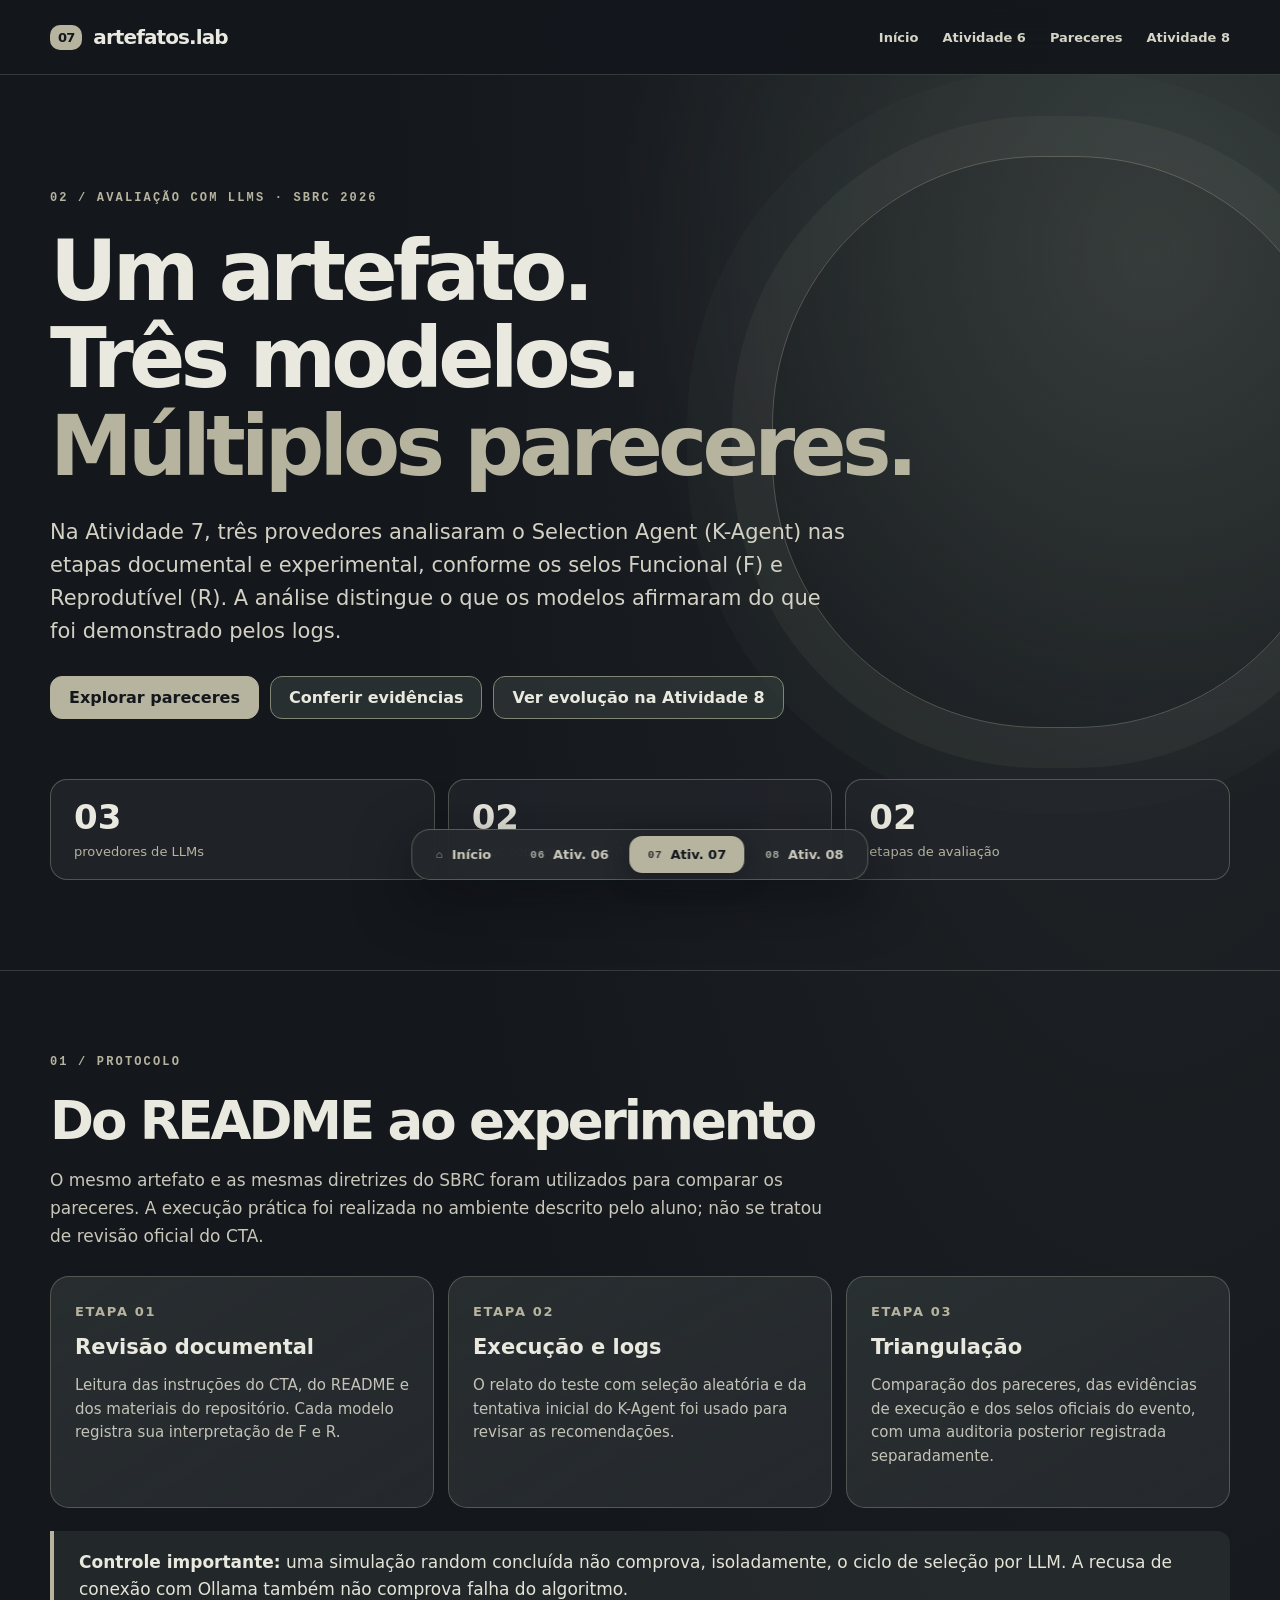
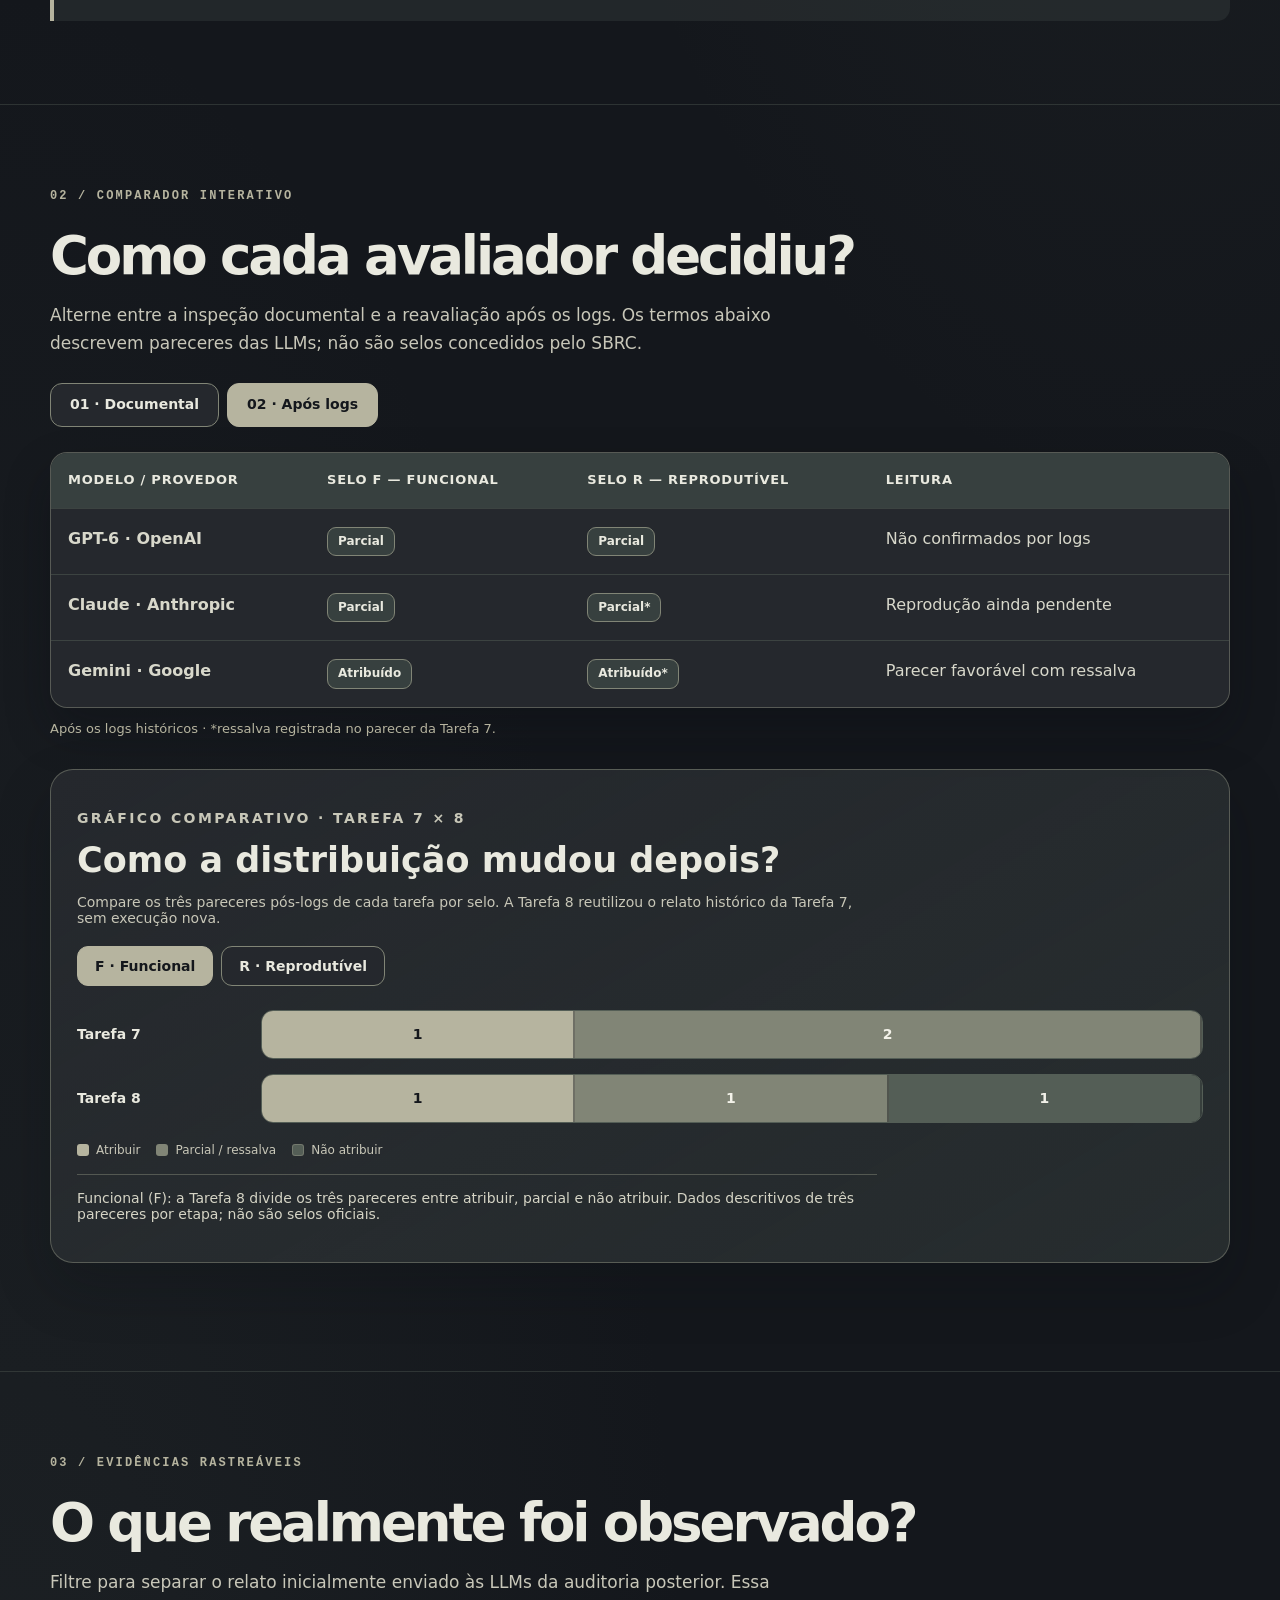
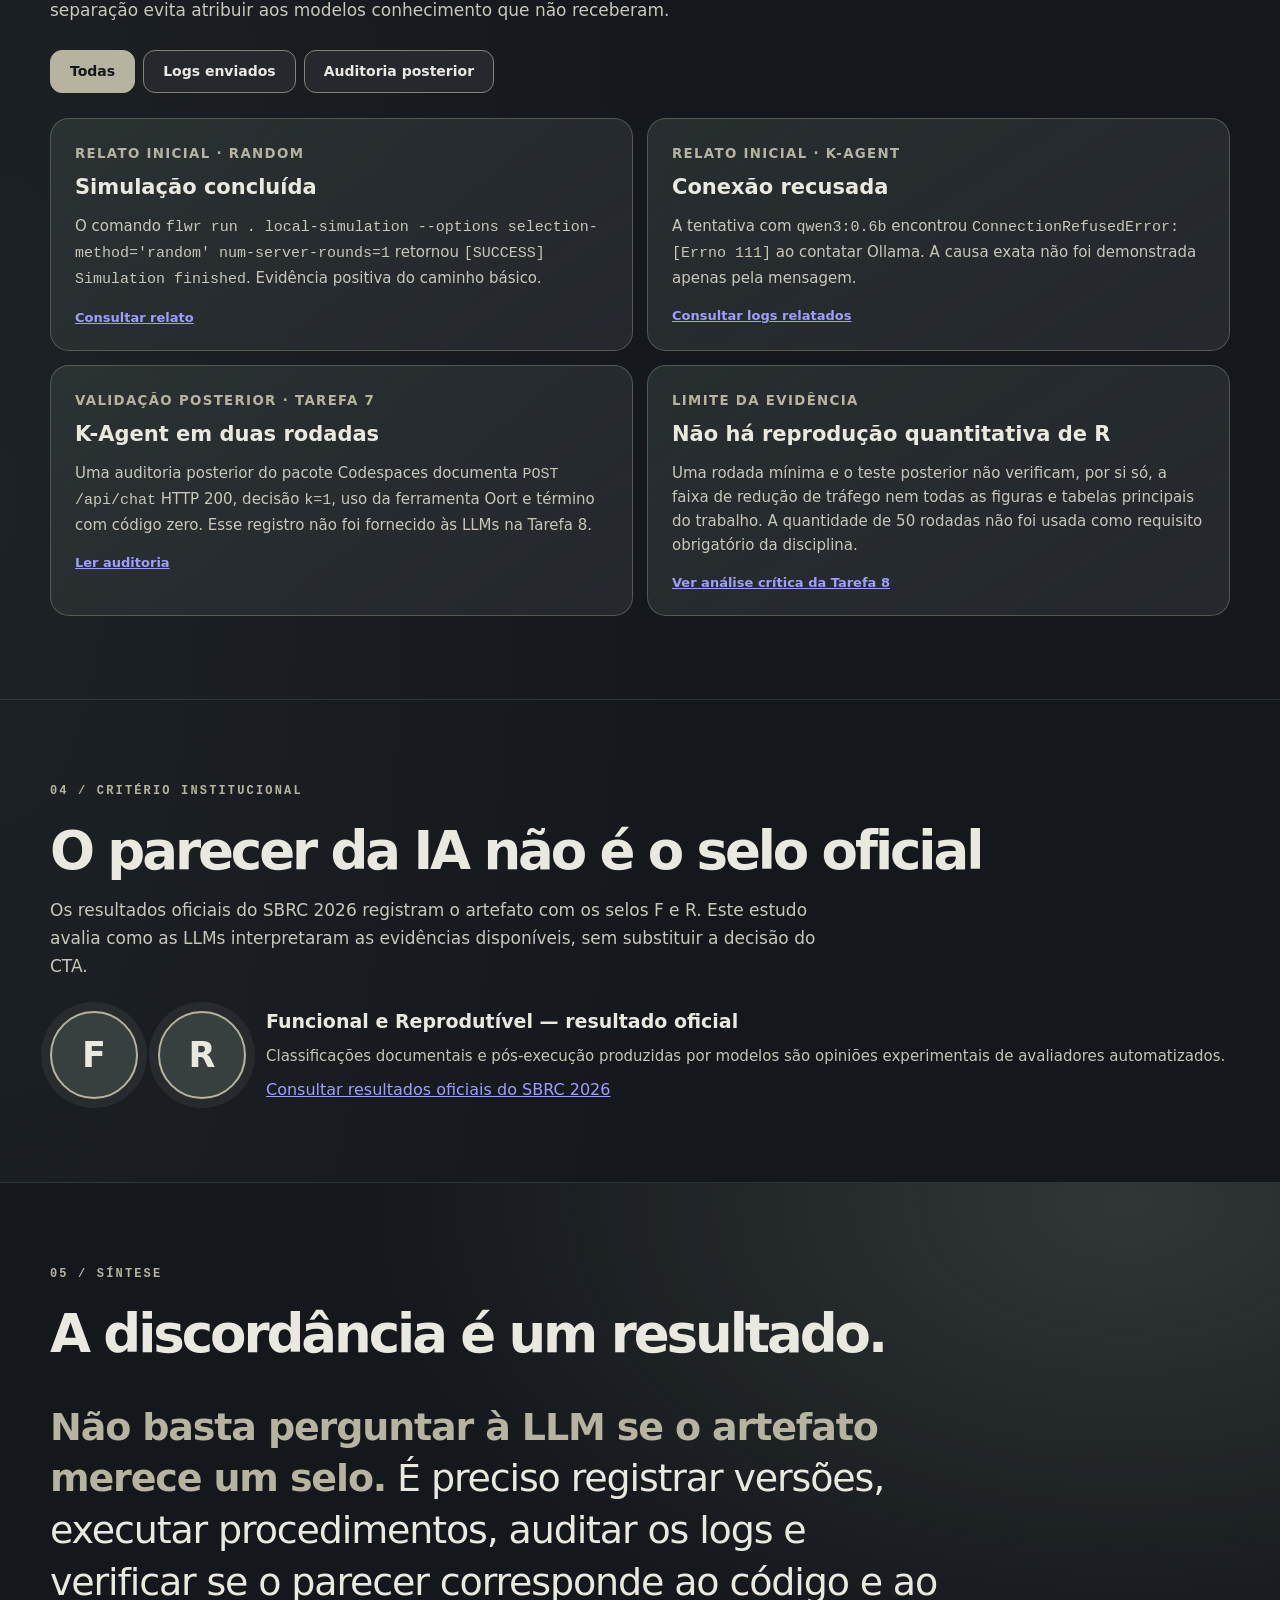
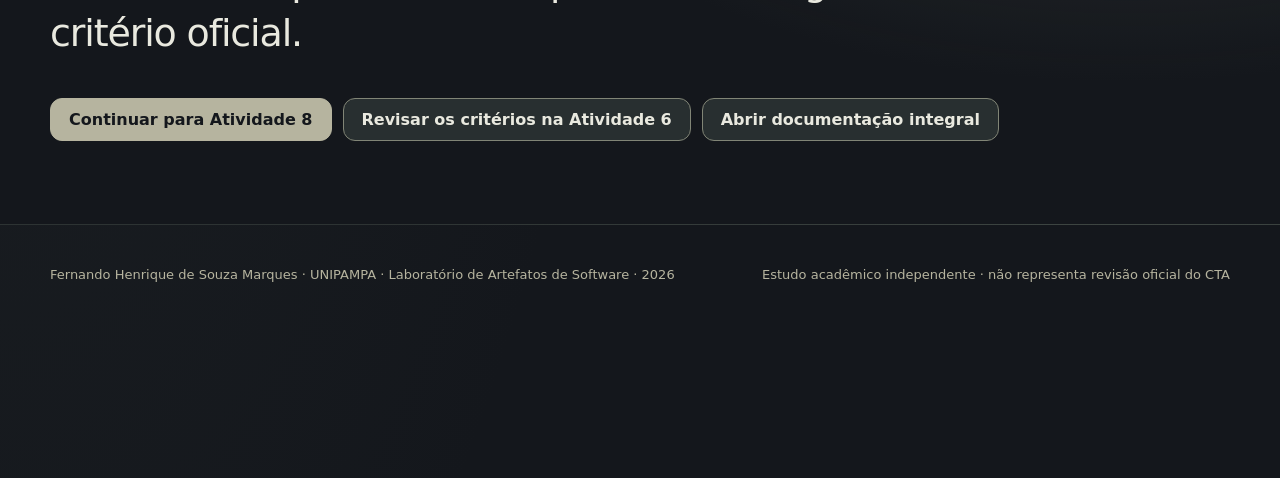
==== atividade-7/index.html @ d36e0ff4 "feat: unify academic portfolio in olive design system with interactive navigation and visualizations" ====
<!doctype html>
<html lang="pt-BR">
<head>
  <meta charset="utf-8">
  <meta name="viewport" content="width=device-width,initial-scale=1">
  <meta name="description" content="Atividade 7 — Avaliação do K-Agent com três LLMs, selos F e R, evidências e auditoria, conectada à Atividade 8.">
  <title>Atividade 7 — Avaliação multimodelo do K-Agent | artefatos.lab</title>
  <link rel="stylesheet" href="../assets/portfolio-olive.css">
  <style>
    *{box-sizing:border-box}html{scroll-behavior:smooth}body{margin:0}.lab7-wrap{width:min(1180px,calc(100% - 42px));margin:auto}
    .lab7-header{position:sticky;top:0;z-index:40;background:#14171cef;border-bottom:1px solid #545E5685;backdrop-filter:blur(17px)}
    .lab7-header .lab7-wrap{min-height:74px;display:flex;align-items:center;justify-content:space-between;gap:15px}
    .lab7-brand{display:flex;align-items:center;gap:11px;color:#E9E9DF;text-decoration:none;font-weight:900;letter-spacing:-.045em;font-size:20px}.lab7-brand span{background:#B6B49F;color:#14171C;border-radius:10px;padding:5px 8px;font-size:13px}
    .lab7-header nav{display:flex;align-items:center;flex-wrap:wrap;gap:10px 24px}.lab7-header nav a{color:#D5D4C6;font-size:13px;text-decoration:none;font-weight:800}.lab7-header nav a:hover{color:white}
    .lab7-hero{padding:115px 0 90px;position:relative;overflow:hidden;isolation:isolate;border-bottom:1px solid #545E5685;background:radial-gradient(ellipse 55% 80% at 90% 20%,#545E566b,transparent 77%)}
    .lab7-hero:before{content:"";position:absolute;right:-5%;top:9%;width:min(46vw,570px);aspect-ratio:1;border:1px solid #B6B49F58;border-radius:47%;box-shadow:0 0 0 40px #81857618,0 0 0 85px #545E5614;z-index:-1;animation:olive-orbit 22s ease-in-out infinite alternate}
    .lab7-eyebrow{font:900 12px/1.4 ui-monospace,SFMono-Regular,Consolas,monospace;text-transform:uppercase;letter-spacing:.18em;color:#B6B49F;margin:0 0 21px}
    .lab7-hero h1{font-size:clamp(43px,6.5vw,85px);line-height:1.05;letter-spacing:-.068em;margin:0 0 26px;max-width:970px;color:#E9E9DF}.lab7-hero h1 em{font-style:normal;color:#B6B49F}
    .lab7-lead{font-size:clamp(17px,2vw,21px);line-height:1.58;color:#D2D1C4;max-width:800px}
    .lab7-actions{display:flex;gap:11px;flex-wrap:wrap;margin:27px 0 0}.lab7-btn{border:1px solid #B6B49F;border-radius:12px;background:#B6B49F;color:#14171C!important;padding:11px 18px;font-weight:850;text-decoration:none;display:inline-flex;transition:transform .25s,background .25s}.lab7-btn:hover{transform:translateY(-4px);background:#E9E9DF}.lab7-btn.alt{color:#E9E9DF!important;background:#37403F94;border-color:#818576}.lab7-btn.alt:hover{background:#545E56}
    .lab7-stats{display:grid;grid-template-columns:repeat(3,1fr);gap:13px;margin-top:60px}.lab7-stat{background:#25282Db8;border:1px solid #81857684;border-radius:17px;padding:20px 23px}.lab7-stat strong{display:block;font-size:34px;line-height:1;color:#E9E9DF}.lab7-stat span{display:block;color:#B6B49F;font-size:13px;margin-top:10px}
    main section{padding:83px 0;border-bottom:1px solid #545E5666}main h2{font-size:clamp(32px,4.4vw,53px);line-height:1.13;letter-spacing:-.055em;margin:0 0 15px;color:#E9E9DF}main h3{color:#E9E9DF}main .lab7-intro{font-size:17px;color:#C8C7B9;max-width:790px;line-height:1.65;margin:0 0 26px}
    .lab7-process{display:grid;grid-template-columns:repeat(3,1fr);gap:14px}.lab7-process article,.lab7-evidence{border:1px solid #81857680;border-radius:19px;background:linear-gradient(148deg,#37403F91,#25282D);padding:24px;transition:transform .35s,border-color .35s,box-shadow .35s}.lab7-process article:hover,.lab7-evidence:hover{transform:translateY(-7px);border-color:#B6B49F;box-shadow:0 24px 45px #0B0D1266}.lab7-process b{font-size:13px;color:#B6B49F;letter-spacing:.13em}.lab7-process h3{font-size:21px;margin:15px 0 10px}.lab7-process p{color:#C4C3B7;line-height:1.56;font-size:15px}
    .lab7-tools{display:flex;flex-wrap:wrap;gap:8px;margin:25px 0}.lab7-tools button{cursor:pointer;background:#25282D;border:1px solid #818576;color:#E9E9DF;border-radius:12px;padding:11px 19px;font:800 14px/1.4 system-ui;transition:transform .2s,background .2s}.lab7-tools button:hover{transform:translateY(-3px)}.lab7-tools button[aria-pressed=true]{background:#B6B49F;color:#14171C;border-color:#B6B49F}
    .lab7-tablebox{overflow-x:auto;border:1px solid #8185768a;border-radius:17px;box-shadow:0 22px 45px #0B0D1250;background:#25282D}.lab7-tablebox table{width:100%;border-collapse:collapse;min-width:780px}.lab7-tablebox th,.lab7-tablebox td{text-align:left;padding:18px 17px;border-bottom:1px solid #545E5680;vertical-align:top;line-height:1.45}.lab7-tablebox thead th{background:#37403F;color:#E9E9DF;font-size:13px;text-transform:uppercase;letter-spacing:.06em}.lab7-tablebox tbody td{color:#D8D8CB}.lab7-tablebox tbody tr:hover{background:#37403F85}.lab7-tablebox tbody tr:last-child td{border-bottom:0}.lab7-tablebox tbody td:first-child{font-weight:800}.lab7-cell{display:inline-flex;background:#37403F;border:1px solid #818576;color:#E9E9DF;padding:5px 10px;border-radius:9px;font-size:12px;font-weight:800}
    .lab7-evidence-list{display:grid;grid-template-columns:repeat(2,1fr);gap:14px}.lab7-evidence[hidden]{display:none}.lab7-evidence small{font-weight:900;text-transform:uppercase;letter-spacing:.1em;color:#B6B49F}.lab7-evidence h3{font-size:21px;margin:13px 0}.lab7-evidence p{color:#C8C7BA;font-size:15px;line-height:1.6}.lab7-evidence a{font-size:13px;font-weight:800}
    .lab7-quote{border-left:4px solid #B6B49F;padding:18px 25px;background:#37403F66;border-radius:0 13px 13px 0;color:#E4E3D7;font-size:17px;line-height:1.6;margin-top:23px}
    .lab7-seals{display:flex;align-items:center;gap:20px;flex-wrap:wrap;margin-top:30px}.lab7-seal{border:2px solid #B6B49F;border-radius:50%;display:grid;place-items:center;background:#37403F;color:#E9E9DF;font-size:35px;font-weight:900;width:88px;height:88px;box-shadow:0 0 0 9px #81857620}.lab7-seal-label{flex:1;min-width:210px}.lab7-seal-label strong{font-size:19px;color:#E9E9DF}.lab7-seal-label p{color:#C4C4B6;font-size:15px}
    .lab7-conclusion{background:radial-gradient(ellipse 60% 75% at 88% 3%,#545E5672,transparent),#14171C}.lab7-conclusion .big{font-size:clamp(25px,3.1vw,38px);line-height:1.36;letter-spacing:-.03em;max-width:900px;color:#E9E9DF}.lab7-conclusion .big strong{color:#B6B49F}
    .lab7-footer{padding:42px 0 110px;font-size:13px;color:#B6B49F}.lab7-footer .lab7-wrap{display:flex;justify-content:space-between;gap:22px;flex-wrap:wrap}
    @media(max-width:800px){.lab7-process{grid-template-columns:1fr}.lab7-evidence-list{grid-template-columns:1fr}.lab7-hero{padding:80px 0 70px}.lab7-stats{margin-top:33px}main section{padding:58px 0}}
    @media(max-width:540px){.lab7-header .lab7-wrap{display:block;padding:12px 0}.lab7-header nav{margin-top:8px;gap:9px 13px}.lab7-header nav a{font-size:12px}.lab7-stats{grid-template-columns:1fr 1fr}.lab7-stat{padding:16px}.lab7-stat strong{font-size:28px}.lab7-stat:last-child{grid-column:1/-1}.lab7-hero:before{right:-52%;width:100vw;opacity:.45}}
    @media(prefers-reduced-motion:reduce){*{animation:none!important;transition:none!important}}
  </style>
</head>
<body class="activity-seven">
  <a href="#conteudo" style="position:absolute;left:-9999px" onfocus="this.style.left='12px'" onblur="this.style.left='-9999px'">Pular ao conteúdo</a>
  <header class="lab7-header"><div class="lab7-wrap"><a class="lab7-brand" href="../index.html"><span>07</span> artefatos.lab</a><nav aria-label="Navegação"><a href="../index.html">Início</a><a href="../atividade-6.html">Atividade 6</a><a href="#pareceres">Pareceres</a><a href="../atividade-8/">Atividade 8</a></nav></div></header>
  <main id="conteudo">
    <div class="lab7-hero" id="topo"><div class="lab7-wrap">
      <p class="lab7-eyebrow">02 / Avaliação com LLMs · SBRC 2026</p>
      <h1>Um artefato.<br>Três modelos.<br><em>Múltiplos pareceres.</em></h1>
      <p class="lab7-lead">Na Atividade 7, três provedores analisaram o Selection Agent (K-Agent) nas etapas documental e experimental, conforme os selos Funcional (F) e Reprodutível (R). A análise distingue o que os modelos afirmaram do que foi demonstrado pelos logs.</p>
      <div class="lab7-actions"><a class="lab7-btn" href="#pareceres">Explorar pareceres</a><a class="lab7-btn alt" href="#evidencias">Conferir evidências</a><a class="lab7-btn alt" href="../atividade-8/">Ver evolução na Atividade 8</a></div>
      <div class="lab7-stats" aria-label="Resumo"><div class="lab7-stat"><strong>03</strong><span>provedores de LLMs</span></div><div class="lab7-stat"><strong>02</strong><span>selos sob análise (F e R)</span></div><div class="lab7-stat"><strong>02</strong><span>etapas de avaliação</span></div></div>
    </div></div>

    <section id="metodo"><div class="lab7-wrap"><p class="lab7-eyebrow">01 / Protocolo</p><h2>Do README ao experimento</h2><p class="lab7-intro">O mesmo artefato e as mesmas diretrizes do SBRC foram utilizados para comparar os pareceres. A execução prática foi realizada no ambiente descrito pelo aluno; não se tratou de revisão oficial do CTA.</p>
      <div class="lab7-process">
        <article><b>ETAPA 01</b><h3>Revisão documental</h3><p>Leitura das instruções do CTA, do README e dos materiais do repositório. Cada modelo registra sua interpretação de F e R.</p></article>
        <article><b>ETAPA 02</b><h3>Execução e logs</h3><p>O relato do teste com seleção aleatória e da tentativa inicial do K-Agent foi usado para revisar as recomendações.</p></article>
        <article><b>ETAPA 03</b><h3>Triangulação</h3><p>Comparação dos pareceres, das evidências de execução e dos selos oficiais do evento, com uma auditoria posterior registrada separadamente.</p></article>
      </div>
      <div class="lab7-quote"><strong>Controle importante:</strong> uma simulação random concluída não comprova, isoladamente, o ciclo de seleção por LLM. A recusa de conexão com Ollama também não comprova falha do algoritmo.</div>
    </div></section>

    <section id="pareceres"><div class="lab7-wrap"><p class="lab7-eyebrow">02 / Comparador interativo</p><h2>Como cada avaliador decidiu?</h2><p class="lab7-intro">Alterne entre a inspeção documental e a reavaliação após os logs. Os termos abaixo descrevem pareceres das LLMs; não são selos concedidos pelo SBRC.</p>
      <div class="lab7-tools" role="group" aria-label="Selecionar etapa"><button type="button" data-v7-stage="documental" aria-pressed="false">01 · Documental</button><button type="button" data-v7-stage="logs" aria-pressed="true">02 · Após logs</button></div>
      <div class="lab7-tablebox"><table aria-label="Matriz de pareceres F e R da Tarefa 7"><thead><tr><th>Modelo / provedor</th><th>Selo F — Funcional</th><th>Selo R — Reprodutível</th><th>Leitura</th></tr></thead><tbody id="v7-matrix-body"></tbody></table></div>
      <p id="v7-matrix-caption" style="color:#B6B49F;font-size:13px;margin-top:13px" aria-live="polite"></p>
      <div class="lab-chart" data-lab-chart><p class="lab-explorer-eyebrow">Gráfico comparativo · Tarefa 7 × 8</p><h3>Como a distribuição mudou depois?</h3><p>Compare os três pareceres pós-logs de cada tarefa por selo. A Tarefa 8 reutilizou o relato histórico da Tarefa 7, sem execução nova.</p><div class="lab-chart-controls" role="group" aria-label="Selecionar selo"><button type="button" data-seal="F" aria-pressed="true">F · Funcional</button><button type="button" data-seal="R" aria-pressed="false">R · Reprodutível</button></div><div class="lab-chart-plot" aria-live="polite"></div><div class="lab-chart-legend"><span><i></i>Atribuir</span><span><i></i>Parcial / ressalva</span><span><i></i>Não atribuir</span></div><p class="lab-chart-caption" role="status"></p></div>
    </div></section>

    <section id="evidencias"><div class="lab7-wrap"><p class="lab7-eyebrow">03 / Evidências rastreáveis</p><h2>O que realmente foi observado?</h2><p class="lab7-intro">Filtre para separar o relato inicialmente enviado às LLMs da auditoria posterior. Essa separação evita atribuir aos modelos conhecimento que não receberam.</p>
      <div class="lab7-tools" role="group" aria-label="Filtrar evidências"><button type="button" data-v7-filter="all" aria-pressed="true">Todas</button><button type="button" data-v7-filter="input" aria-pressed="false">Logs enviados</button><button type="button" data-v7-filter="later" aria-pressed="false">Auditoria posterior</button></div>
      <div class="lab7-evidence-list">
        <article class="lab7-evidence" data-v7-evidence="input"><small>Relato inicial · random</small><h3>Simulação concluída</h3><p>O comando <code>flwr run . local-simulation --options selection-method='random' num-server-rounds=1</code> retornou <code>[SUCCESS] Simulation finished</code>. Evidência positiva do caminho básico.</p><a href="https://github.com/fernandomarquesaluno-svg/ativ_revisao_artfatos_multiplas_llms/blob/main/LOGS_FORNECIDOS.md">Consultar relato</a></article>
        <article class="lab7-evidence" data-v7-evidence="input"><small>Relato inicial · K-Agent</small><h3>Conexão recusada</h3><p>A tentativa com <code>qwen3:0.6b</code> encontrou <code>ConnectionRefusedError: [Errno 111]</code> ao contatar Ollama. A causa exata não foi demonstrada apenas pela mensagem.</p><a href="https://github.com/fernandomarquesaluno-svg/ativ_revisao_artfatos_multiplas_llms/blob/main/LOGS_FORNECIDOS.md">Consultar logs relatados</a></article>
        <article class="lab7-evidence" data-v7-evidence="later"><small>Validação posterior · Tarefa 7</small><h3>K-Agent em duas rodadas</h3><p>Uma auditoria posterior do pacote Codespaces documenta <code>POST /api/chat</code> HTTP 200, decisão <code>k=1</code>, uso da ferramenta Oort e término com código zero. Esse registro não foi fornecido às LLMs na Tarefa 8.</p><a href="https://github.com/fernandomarquesaluno-svg/ativ_revisao_artfatos_multiplas_llms/blob/main/evidencias/AUDITORIA_KAGENT_2_RODADAS_2026-11-06.md">Ler auditoria</a></article>
        <article class="lab7-evidence" data-v7-evidence="later"><small>Limite da evidência</small><h3>Não há reprodução quantitativa de R</h3><p>Uma rodada mínima e o teste posterior não verificam, por si só, a faixa de redução de tráfego nem todas as figuras e tabelas principais do trabalho. A quantidade de 50 rodadas não foi usada como requisito obrigatório da disciplina.</p><a href="../atividade-8/">Ver análise crítica da Tarefa 8</a></article>
      </div>
    </div></section>

    <section id="selos"><div class="lab7-wrap"><p class="lab7-eyebrow">04 / Critério institucional</p><h2>O parecer da IA não é o selo oficial</h2><p class="lab7-intro">Os resultados oficiais do SBRC 2026 registram o artefato com os selos F e R. Este estudo avalia como as LLMs interpretaram as evidências disponíveis, sem substituir a decisão do CTA.</p>
      <div class="lab7-seals"><div class="lab7-seal" aria-label="Selo F oficial">F</div><div class="lab7-seal" aria-label="Selo R oficial">R</div><div class="lab7-seal-label"><strong>Funcional e Reprodutível — resultado oficial</strong><p>Classificações documentais e pós-execução produzidas por modelos são opiniões experimentais de avaliadores automatizados.</p><a href="https://doc-artefatos.github.io/sbrc2026/results.html">Consultar resultados oficiais do SBRC 2026</a></div></div>
    </div></section>

    <section class="lab7-conclusion" id="conclusao"><div class="lab7-wrap"><p class="lab7-eyebrow">05 / Síntese</p><h2>A discordância é um resultado.</h2><p class="big"><strong>Não basta perguntar à LLM se o artefato merece um selo.</strong> É preciso registrar versões, executar procedimentos, auditar os logs e verificar se o parecer corresponde ao código e ao critério oficial.</p><div class="lab7-actions"><a class="lab7-btn" href="../atividade-8/">Continuar para Atividade 8</a><a class="lab7-btn alt" href="../atividade-6.html">Revisar os critérios na Atividade 6</a><a class="lab7-btn alt" href="https://github.com/fernandomarquesaluno-svg/ativ_revisao_artfatos_multiplas_llms">Abrir documentação integral</a></div>
    </div></section>
  </main>
  <footer class="lab7-footer"><div class="lab7-wrap"><span>Fernando Henrique de Souza Marques · UNIPAMPA · Laboratório de Artefatos de Software · 2026</span><span>Estudo acadêmico independente · não representa revisão oficial do CTA</span></div></footer>
  <script>
    const verdicts={
      documental:[['GPT-6 · OpenAI','Atribuído*','Parcial','F com ressalva documental'],['Claude · Anthropic','Parcial','Parcial','Ambos com ressalvas'],['Gemini · Google','Atribuído','Atribuído','Favorável documentalmente']],
      logs:[['GPT-6 · OpenAI','Parcial','Parcial','Não confirmados por logs'],['Claude · Anthropic','Parcial','Parcial*','Reprodução ainda pendente'],['Gemini · Google','Atribuído','Atribuído*','Parecer favorável com ressalva']]
    };
    function showStage(stage){
      document.querySelectorAll('[data-v7-stage]').forEach(b=>b.setAttribute('aria-pressed',String(b.dataset.v7Stage===stage)));
      const tbody=document.getElementById('v7-matrix-body');tbody.replaceChildren();
      verdicts[stage].forEach(row=>{
        const tr=document.createElement('tr');
        row.forEach((value,i)=>{const td=document.createElement('td');if(i===1||i===2){const span=document.createElement('span');span.className='lab7-cell';span.textContent=value;td.appendChild(span)}else td.textContent=value;tr.appendChild(td)});
        tbody.appendChild(tr);
      });
      document.getElementById('v7-matrix-caption').textContent=stage==='logs'?'Após os logs históricos · *ressalva registrada no parecer da Tarefa 7.':'Revisão documental · *atribuição favorável com ressalvas, sem selo concedido pelo modelo.';
    }
    document.querySelectorAll('[data-v7-stage]').forEach(b=>b.addEventListener('click',()=>showStage(b.dataset.v7Stage)));
    showStage('logs');
    document.querySelectorAll('[data-v7-filter]').forEach(b=>b.addEventListener('click',()=>{
      const filter=b.dataset.v7Filter;
      document.querySelectorAll('[data-v7-filter]').forEach(btn=>btn.setAttribute('aria-pressed',String(btn===b)));
      document.querySelectorAll('[data-v7-evidence]').forEach(el=>el.hidden=filter!=='all'&&el.dataset.v7Evidence!==filter);
    }));
  </script>
  <script src="../assets/portfolio-ui.js" defer></script>
</body>
</html>
---- assets/portfolio-olive.css ----
/* Portfolio Artefatos Lab — Olive editorial system, 15/11/2026.
   Palette provided by the user: #14171C #25282D #37403F #545E56 #818576 #B6B49F.
   This is a progressive skin: historical academic material remains accessible. */
:root {
  color-scheme: dark;
  --lab-bg:#14171C; --lab-panel:#25282D; --lab-panel2:#37403F;
  --lab-ink:#E9E9DF; --lab-muted:#B6B49F; --lab-line:#545E56;
  --lab-cyan:#B6B49F; --lab-mint:#818576; --lab-orange:#B6B49F;
  --lab-blue:#818576;
  --olive-bg:#14171C;--olive-surface:#25282D;--olive-pine:#37403F;
  --olive-line:#545E56;--olive-mid:#818576;--olive-light:#B6B49F;
  --olive-white:#E9E9DF;--olive-soft:#C9C8B8;--olive-shadow:#0B0D12;
}
html{scroll-padding-top:96px}
@view-transition{navigation:auto}
::view-transition-old(root){animation:.23s ease both olive-out}
::view-transition-new(root){animation:.37s cubic-bezier(.2,.8,.2,1) both olive-in}
body.portfolio-home,body.activity-six,body.activity-six-slides,body.activity-eight{
  background:#14171C!important;
  background-image:radial-gradient(ellipse 60% 38% at 88% 2%,#545E563c,transparent 80%),radial-gradient(ellipse 70% 34% at 0% 74%,#37403F44,transparent 79%)!important;
  background-attachment:fixed!important;color:var(--olive-white)!important;
  font-family:Inter,"Segoe UI",system-ui,sans-serif;letter-spacing:-.01em;
  padding-bottom:92px;-webkit-font-smoothing:antialiased;
}
body.activity-seven{background:#14171C;background-image:radial-gradient(ellipse 60% 40% at 90% 0%,#545E5635,transparent),radial-gradient(ellipse 55% 40% at 0% 70%,#37403F42,transparent);color:#E9E9DF;font-family:Inter,"Segoe UI",system-ui,sans-serif;padding-bottom:92px;-webkit-font-smoothing:antialiased}
body.activity-eight{--bg:#14171C;--panel:#25282D;--panel2:#37403F;--ink:#E9E9DF;--mute:#B6B49F;--line:#545E56;--cyan:#B6B49F;--mint:#818576;--orange:#B6B49F;--pink:#B6B49F;--blue:#818576}
body.portfolio-home a,body.activity-six a,body.activity-six-slides a,body.activity-eight a{color:#D6D5C6;transition:color .23s}
body :is(a,button,summary):focus-visible{outline:3px solid #B6B49F!important;outline-offset:4px}
body :is(a,button,summary){-webkit-tap-highlight-color:transparent}
body ::selection{background:#B6B49F;color:#14171C}
body :is(.eyebrow,.kicker,.number,.stepno,.tag,.thgroup){color:var(--olive-light)!important;letter-spacing:.15em}
body :is(h1,h2,h3){text-wrap:balance}
body :is(h1,h2){letter-spacing:-.058em!important}
body :is(h1,h2,h3,h4,strong){color:var(--olive-white)}
body :is(.lead,.intro,.section-intro,.sub,.micro,.muted,.small){color:var(--olive-soft)}
/* Header and hero language shared by root, A6, and A8. */
body.portfolio-home header,body.activity-eight .sitehead{background:#14171Cef!important;border-bottom:1px solid #545E5678!important;box-shadow:0 12px 42px #080A0D3d;backdrop-filter:blur(18px)}
body.portfolio-home .brand,body.activity-eight .brand{color:var(--olive-white)!important;font-weight:850;letter-spacing:-.035em}
body.portfolio-home .lab-logo,body.activity-eight .brand .mark{color:#14171C;background:#B6B49F;border:1px solid #B6B49F;border-radius:11px;box-shadow:0 0 0 5px #8185762a}
body.portfolio-home nav a,body.activity-eight .sitehead nav a{color:#C8C7BB!important}
body.portfolio-home nav a:hover,body.activity-eight .sitehead nav a:hover{color:#F0EFE5!important}
body.portfolio-home .hero,body.activity-eight .hero,body.activity-six .site-header{
  background:radial-gradient(ellipse 580px 420px at 87% 34%,#545E5675,transparent),radial-gradient(ellipse 690px 440px at -8% 88%,#37403F85,transparent),#14171C!important;
  border-color:#545E5690!important;isolation:isolate;position:relative;overflow:hidden;
}
body.portfolio-home .hero:before,body.activity-eight .hero:before,body.activity-six .site-header:before{content:"";position:absolute;right:-9%;top:-16%;width:clamp(300px,43vw,670px);aspect-ratio:1;border-radius:48% 52% 42% 58%;border:1px solid #B6B49F52;box-shadow:0 0 0 40px #81857614,0 0 0 93px #545E5615,inset 0 0 120px #81857617;z-index:-1;animation:olive-orbit 22s ease-in-out infinite alternate;pointer-events:none}
body.portfolio-home .hero:after,body.activity-eight .hero:after,body.activity-six .site-header:after{content:"";position:absolute;inset:0;background:radial-gradient(circle,#B6B49F40 1px,transparent 1.6px) 0 0/28px 28px;mask-image:linear-gradient(110deg,transparent 38%,#0006 100%);pointer-events:none;z-index:-1}
body.portfolio-home .hero{padding:100px 0 91px!important}
body.portfolio-home .hero h1{max-width:960px;font-size:clamp(47px,6.8vw,89px)!important;line-height:1.035!important;color:#E9E9DF!important;max-width:1010px}
body.portfolio-home .hero p{color:#D4D4C7!important}
body.portfolio-home .hero .byline,body.activity-eight .byline,body.activity-six .meta{color:#B6B49F!important}
body.activity-eight .hero h1 em{background:linear-gradient(110deg,#E9E9DF,#B6B49F 80%)!important;background-clip:text!important;-webkit-text-fill-color:transparent}
body.activity-eight .hero .lead{color:#D5D5CA!important}
body.activity-six .site-header{padding-top:80px!important;padding-bottom:35px!important}
body.activity-six .site-header .lead{color:#D5D5C9!important}
/* Buttons have one interaction vocabulary. */
body.portfolio-home .btn,body.activity-eight .btn,body.activity-six .display-button{background:#B6B49F!important;border:1px solid #B6B49F!important;color:#14171C!important;border-radius:12px!important;box-shadow:0 12px 30px #0B0D1245;font-weight:800;transition:transform .28s cubic-bezier(.2,.8,.2,1),background .28s,box-shadow .28s}
body.portfolio-home .btn.secondary,body.activity-eight .btn.alt{background:#37403F88!important;color:#E9E9DF!important;border-color:#818576!important}
body.portfolio-home .btn:hover,body.activity-eight .btn:hover,body.activity-six .display-button:hover{transform:translateY(-4px);box-shadow:0 19px 40px #0B0D1268;background:#D8D7C8!important;color:#14171C!important}
body.portfolio-home .btn.secondary:hover,body.activity-eight .btn.alt:hover{background:#545E56!important;color:#fff!important}
/* Card language: depth through surface/spacing rather than different accent colors. */
body.portfolio-home .overview,body.portfolio-home .activity,body.portfolio-home .activity:nth-of-type(odd),body.activity-eight .comparison{background:transparent!important;border-color:#545E5670!important}
body.portfolio-home .overview-card,body.portfolio-home .panel,body.portfolio-home .flow-grid article,
body.activity-six .section,body.activity-six .stage,body.activity-six .critical>div,
body.activity-eight .model,body.activity-eight .step,body.activity-eight .evidence,body.activity-eight .finding,body.activity-eight .limits>div{
  background:linear-gradient(147deg,#37403F9e,#25282D 65%)!important;border:1px solid #545E5695!important;
  color:var(--olive-white)!important;border-radius:20px!important;box-shadow:0 17px 40px #0B0D1230;
  transition:transform .45s cubic-bezier(.2,.8,.2,1),border-color .3s,box-shadow .3s,background .3s;
}
body.portfolio-home .overview-card:hover,body.portfolio-home .panel:hover,body.portfolio-home .flow-grid article:hover,
body.activity-six .stage:hover,body.activity-eight .model:hover,body.activity-eight .step:hover,body.activity-eight .evidence:hover,
body.activity-eight .finding:hover{transform:translateY(-8px);border-color:#B6B49F!important;box-shadow:0 29px 55px #0B0D125b}
body.portfolio-home .overview-card h3,body.activity-eight .model h3{color:#F0EFE7!important}
body.portfolio-home .overview-card p,body.activity-eight .model p{color:#C1C1B2!important}
body.portfolio-home .badge,body.portfolio-home .badge.pending,body.activity-six .tag{background:#37403F!important;color:#DADACB!important;border-color:#818576!important;border-radius:999px}
body.activity-six .stage .num{color:#B6B49F!important}
body.activity-six .matrix-controls :is(button,select),body.activity-six .display-controls :is(button,select){background:#25282D!important;color:#E9E9DF!important;border:1px solid #818576!important;border-radius:10px!important}
body.activity-six .matrix-controls button[aria-pressed=true],body.activity-six .display-controls button[aria-pressed=true]{background:#B6B49F!important;color:#14171C!important;border-color:#B6B49F!important}
body.activity-six .branch>div{background:#37403F;border-color:#818576}
body.activity-six .info,body.activity-six .matrix-callout,body.portfolio-home .callout,body.activity-eight .note,body.activity-eight .note.good{background:#37403F66!important;color:#DDDDCF!important;border:1px solid #8185769f!important;border-left:4px solid #B6B49F!important;border-radius:12px}
body.activity-six .info strong,body.activity-eight .note strong{color:#E9E9DF!important}
/* Tables: high-contrast headers, sticky context and legible interactive stripes. */
body.portfolio-home .table-scroll,body.activity-six .table-scroll,body.activity-eight .tablebox{background:#25282D!important;border:1px solid #545E56!important;border-radius:17px!important;box-shadow:0 24px 55px #0B0D1240}
body.portfolio-home :is(th,td),body.activity-six :is(th,td),body.activity-eight :is(th,td){border-color:#545E568a!important}
body.portfolio-home thead th,body.activity-six thead th,body.activity-eight thead th{background:#37403F!important;color:#ECECE1!important}
body.portfolio-home tbody th,body.activity-six tbody th{background:#313A37!important;color:#E9E9DF!important}
body.portfolio-home tbody td,body.activity-six tbody td,body.activity-eight tbody td{background:#25282D!important;color:#DDDDD2!important}
body.portfolio-home tbody tr:nth-child(even) td,body.activity-six tbody tr:nth-child(even) td,body.activity-eight tbody tr:nth-child(even) td{background:#2D3433!important}
body.portfolio-home tbody tr:hover td,body.activity-six tbody tr:hover td,body.activity-eight tbody tr:hover td{background:#3B4540!important;transition:background .18s}
body.activity-six caption,body.activity-six #matriz caption{background:#37403F!important;color:#E9E9DF!important}
body.portfolio-home details,body.activity-eight details{background:#25282D!important;border-color:#545E56!important}
body.portfolio-home summary,body.activity-eight summary{color:#E9E9DF!important}
body.activity-eight .status,body.activity-eight .status.approve,body.activity-eight .status.partial,body.activity-eight .status.deny,body.activity-eight .status.cond{background:#37403F!important;border:1px solid #818576!important;color:#E9E9DF!important}
body.activity-eight .status.approve:before{content:"●";color:#B6B49F}body.activity-eight .status.partial:before{content:"◐";color:#B6B49F}body.activity-eight .status.deny:before{content:"○";color:#B6B49F}
body.activity-eight .seal{background:#37403F!important;border-color:#B6B49F!important;color:#E9E9DF!important}
body.activity-eight .segmented,body.activity-eight .model-switch button,body.activity-eight .filter{background:#25282D!important;border-color:#818576!important;color:#E9E9DF!important}
body.activity-eight .segmented button[aria-pressed=true],body.activity-eight .model-switch button[aria-pressed=true],body.activity-eight .filter[aria-pressed=true]{background:#B6B49F!important;color:#14171C!important;border-color:#B6B49F!important}
body.activity-eight .readout{background:#37403F8c!important;border-color:#818576!important;color:#E9E9DF!important}
body.activity-eight .formal{background:#37403F88!important;border-color:#818576!important}
body.activity-eight .conclusion{background:radial-gradient(ellipse at 87% 12%,#545E568a,transparent 65%),#14171C!important;border-color:#545E56!important}
body.activity-eight .conclusion .big strong{background:linear-gradient(100deg,#E9E9DF,#B6B49F)!important;background-clip:text!important;-webkit-text-fill-color:transparent!important}
body.activity-eight footer{background:#111419!important;border-color:#545E56!important}
/* Slide deck keeps its presentation geometry but inherits the olive palette. */
body.activity-six-slides .slide{background:#25282D!important;color:#E9E9DF!important;border:1px solid #545E56;box-shadow:0 24px 80px #0B0D1295;border-radius:17px}
body.activity-six-slides .slide .eyebrow{color:#B6B49F!important}
body.activity-six-slides .content p,body.activity-six-slides .step,body.activity-six-slides pre{background:#37403F!important;border-color:#818576!important;color:#E9E9DF!important;border-radius:13px}
body.activity-six-slides .note,body.activity-six-slides footer{color:#C9C8B8!important;border-color:#545E56!important}
body.activity-six-slides .toolbar :is(a,button){background:#37403F;color:#E9E9DF;border-color:#818576;border-radius:10px}
body.activity-six-slides .toolbar :is(a,button):hover{background:#545E56;color:white}
/* Unified navigation. The active category follows the visitor across pages. */
.lab-progress{position:fixed;top:0;left:0;z-index:300;width:0;height:3px;background:linear-gradient(90deg,#545E56,#B6B49F);box-shadow:0 0 14px #B6B49F66;pointer-events:none;transition:width .1s linear}
.lab-dock{position:fixed;z-index:120;left:50%;bottom:20px;transform:translateX(-50%);display:flex;align-items:center;gap:3px;padding:6px;border:1px solid #81857691;border-radius:19px;background:#25282De8;box-shadow:0 18px 55px #0A0B0F9b;backdrop-filter:blur(22px);max-width:calc(100vw - 20px)}
.lab-dock a{position:relative;display:flex;align-items:center;gap:8px;padding:11px 18px;color:#C9C8BB!important;text-decoration:none;font-size:13px;font-weight:800;border-radius:13px;white-space:nowrap;transition:background .28s,transform .28s,color .28s}
.lab-dock a:hover{background:#37403F;transform:translateY(-2px)}.lab-dock a[aria-current=page],.lab-dock a.is-active{background:#B6B49F;color:#14171C!important;box-shadow:0 6px 22px #14171C90}
.lab-dock .lab-dock-number{font-family:ui-monospace,SFMono-Regular,Consolas,monospace;font-size:11px;opacity:.8;letter-spacing:.07em}
/* Category explorer and evidence visualization are actual data controls. */
.lab-explorer{position:relative;margin:30px 0 0;padding:25px;border-radius:24px;background:linear-gradient(145deg,#37403Fa6,#25282D);border:1px solid #81857685;box-shadow:0 25px 70px #0B0D1269;overflow:hidden}
.lab-explorer:after{content:"";position:absolute;pointer-events:none;width:300px;height:300px;right:-160px;top:-175px;border-radius:50%;border:1px solid #B6B49F55;box-shadow:0 0 0 35px #B6B49F0c,0 0 0 70px #81857612}
.lab-explorer-eyebrow{font-size:12px;font-weight:900;text-transform:uppercase;letter-spacing:.17em;color:#B6B49F}
.lab-explorer-nav{display:flex;flex-wrap:wrap;gap:8px;margin:17px 0 22px;position:relative;z-index:1}
.lab-explorer-nav button,.lab-chart-controls button,.lab-event-nav button{background:#25282D;border:1px solid #818576;color:#E9E9DF;font:750 14px/1.3 Inter,system-ui,sans-serif;border-radius:11px;padding:10px 17px;cursor:pointer;transition:background .22s,transform .22s,border-color .22s}
.lab-explorer-nav button:hover,.lab-chart-controls button:hover,.lab-event-nav button:hover{transform:translateY(-3px);background:#37403F}
.lab-explorer-nav button[aria-selected=true],.lab-chart-controls button[aria-pressed=true],.lab-event-nav button[aria-pressed=true]{background:#B6B49F;color:#14171C;border-color:#B6B49F}
.lab-explorer-content{display:grid;grid-template-columns:1.2fr .8fr;gap:22px;align-items:center;min-height:178px;position:relative;z-index:1}
.lab-explorer-content h3{font-size:clamp(22px,3vw,34px);margin:4px 0 9px}.lab-explorer-content p{color:#D1D0C3;max-width:680px;margin:0 0 17px}
.lab-explorer-meta{display:grid;grid-template-columns:repeat(2,1fr);gap:10px}.lab-explorer-meta span{padding:15px;background:#14171C88;border:1px solid #81857677;border-radius:11px;font-size:12px;color:#BCBBAF}.lab-explorer-meta b{display:block;color:#E9E9DF;font-size:22px;line-height:1.1;margin-bottom:6px}
.lab-explorer-link{display:inline-flex;padding:9px 16px;border-radius:9px;border:1px solid #B6B49F;text-decoration:none;font-weight:800;color:#E9E9DF!important;transition:background .2s,transform .2s}.lab-explorer-link:hover{background:#545E56;transform:translateX(4px)}
.lab-chart{margin:33px 0 25px;padding:26px;border:1px solid #8185768f;border-radius:23px;background:linear-gradient(150deg,#25282D,#37403F88);box-shadow:0 25px 55px #0B0D1238}
.lab-chart h3{font-size:clamp(24px,3.2vw,35px);margin:8px 0 10px;color:#E9E9DF!important}.lab-chart p{color:#C8C7B8;font-size:14px;max-width:800px}
.lab-chart-controls{display:flex;flex-wrap:wrap;gap:8px;margin:20px 0 24px}.lab-chart-row{display:grid;grid-template-columns:165px 1fr;gap:19px;align-items:center;margin:15px 0}
.lab-chart-label{font-size:14px;font-weight:800;color:#E9E9DF}.lab-chart-track{display:flex;height:49px;background:#14171C;border-radius:12px;overflow:hidden;border:1px solid #545E56}
.lab-chart-segment{display:grid;place-items:center;min-width:0;height:100%;font-weight:900;font-size:14px;color:#14171C;border-right:2px solid #14171C70;transition:width .55s cubic-bezier(.2,.8,.2,1)}
.lab-chart-segment[data-status=approve]{background:#B6B49F}.lab-chart-segment[data-status=partial]{background:#818576;color:#F3F2E9}.lab-chart-segment[data-status=deny]{background:#545E56;color:#F2F1E9}
.lab-chart-legend{display:flex;gap:16px;flex-wrap:wrap;margin-top:20px;font-size:12px;color:#C8C7B8}.lab-chart-legend span{display:flex;align-items:center;gap:7px}.lab-chart-legend i{display:inline-block;width:12px;height:12px;border-radius:3px;background:#B6B49F}.lab-chart-legend span:nth-child(2) i{background:#818576}.lab-chart-legend span:nth-child(3) i{background:#545E56;border:1px solid #B6B49F50}
.lab-chart-caption{margin-top:17px;padding-top:15px;border-top:1px solid #81857680;color:#D5D4C5!important}
.lab-event-explorer{margin:30px 0;padding:27px;border:1px solid #81857686;border-radius:22px;background:linear-gradient(150deg,#25282D,#37403F66)}
.lab-event-nav{display:flex;gap:8px;flex-wrap:wrap;margin:17px 0}.lab-event-detail{min-height:112px;max-width:870px}.lab-event-detail h3{font-size:22px;margin:0 0 10px}.lab-event-detail p{color:#D0D0C2}
/* Motion is opt-in only after JS initializes, and does not hide if JS fails. */
html.lab-motion .lab-reveal{opacity:0;transform:translateY(34px) scale(.99);transition:opacity .8s ease,transform .8s cubic-bezier(.19,.78,.18,1)}
html.lab-motion .lab-reveal.lab-visible{opacity:1;transform:none}
html.lab-motion .lab-reveal:nth-child(2){transition-delay:.075s}html.lab-motion .lab-reveal:nth-child(3){transition-delay:.14s}
@keyframes olive-orbit{0%{transform:translate(17px,-8px) rotate(-14deg)}100%{transform:translate(-22px,22px) rotate(25deg)}}
@keyframes olive-out{to{opacity:.3;transform:translateY(-9px)}}
@keyframes olive-in{from{opacity:.3;transform:translateY(12px)}to{opacity:1;transform:none}}
@media(max-width:850px){.lab-explorer-content{grid-template-columns:1fr}.lab-chart-row{grid-template-columns:110px 1fr}.lab-dock{bottom:12px}}
@media(max-width:600px){body.portfolio-home,body.activity-six,body.activity-six-slides,body.activity-eight{padding-bottom:85px}.lab-dock{width:min(96%,420px);justify-content:space-between}.lab-dock a{padding:10px 9px;flex:1;justify-content:center;gap:3px;font-size:12px}.lab-dock-number{font-size:10px}.lab-chart{padding:18px}.lab-chart-row{grid-template-columns:1fr;gap:7px}.lab-explorer{padding:19px}.lab-explorer-meta{grid-template-columns:1fr 1fr}.lab-explorer-nav button{flex:1;padding:10px 8px;font-size:12px}body.portfolio-home .hero{padding:76px 0 70px!important}body.portfolio-home .hero h1{font-size:clamp(40px,10vw,64px)!important}body.portfolio-home .hero:before,body.activity-eight .hero:before,body.activity-six .site-header:before{right:-55%;opacity:.5}}
@media print{.lab-progress,.lab-dock,.lab-explorer-nav,.lab-chart-controls,.lab-event-nav{display:none!important}body.activity-six-slides{padding-bottom:0!important;background:white!important}.slide{border-radius:0!important;box-shadow:none!important}html.lab-motion .lab-reveal{opacity:1!important;transform:none!important}}
@media(prefers-reduced-motion:reduce){html{scroll-behavior:auto!important}*,*:before,*:after{animation:none!important;transition:none!important;scroll-behavior:auto!important}::view-transition-old(root),::view-transition-new(root){animation-duration:0s!important}html.lab-motion .lab-reveal{opacity:1!important;transform:none!important}}
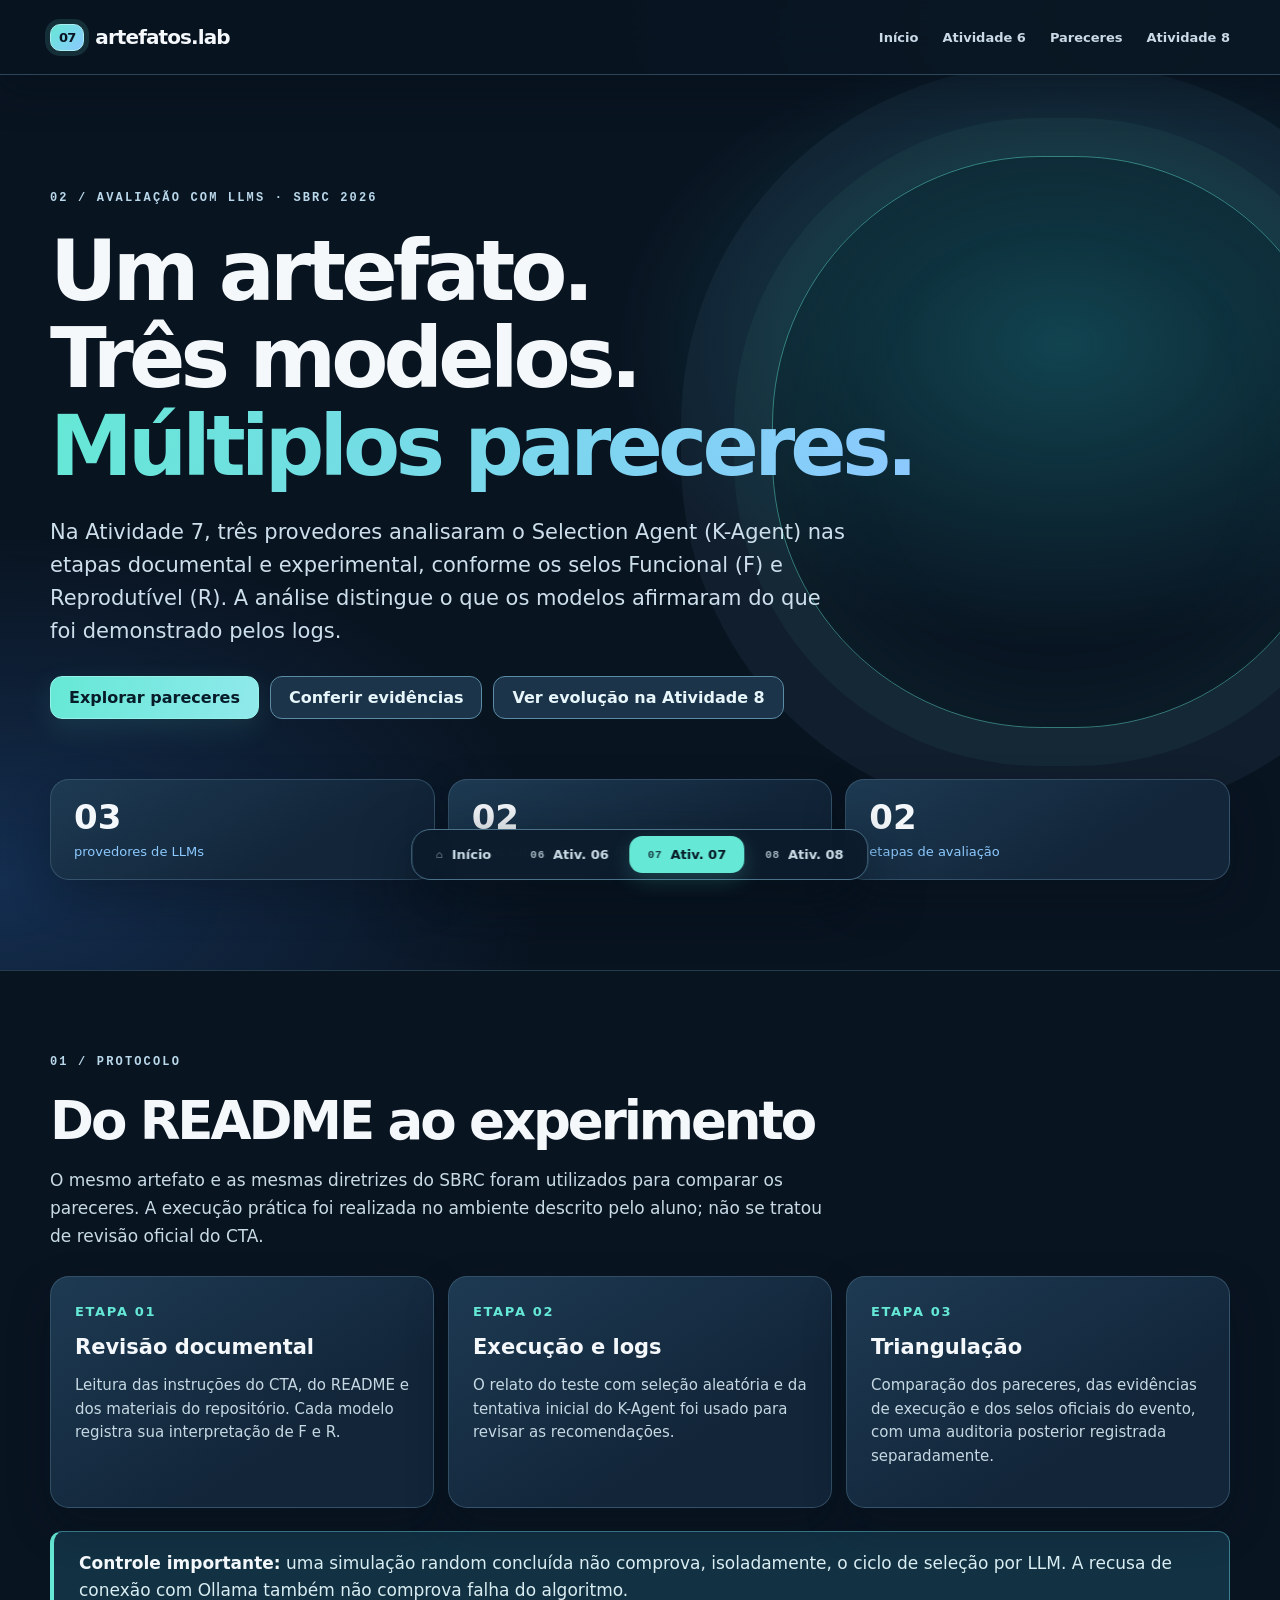
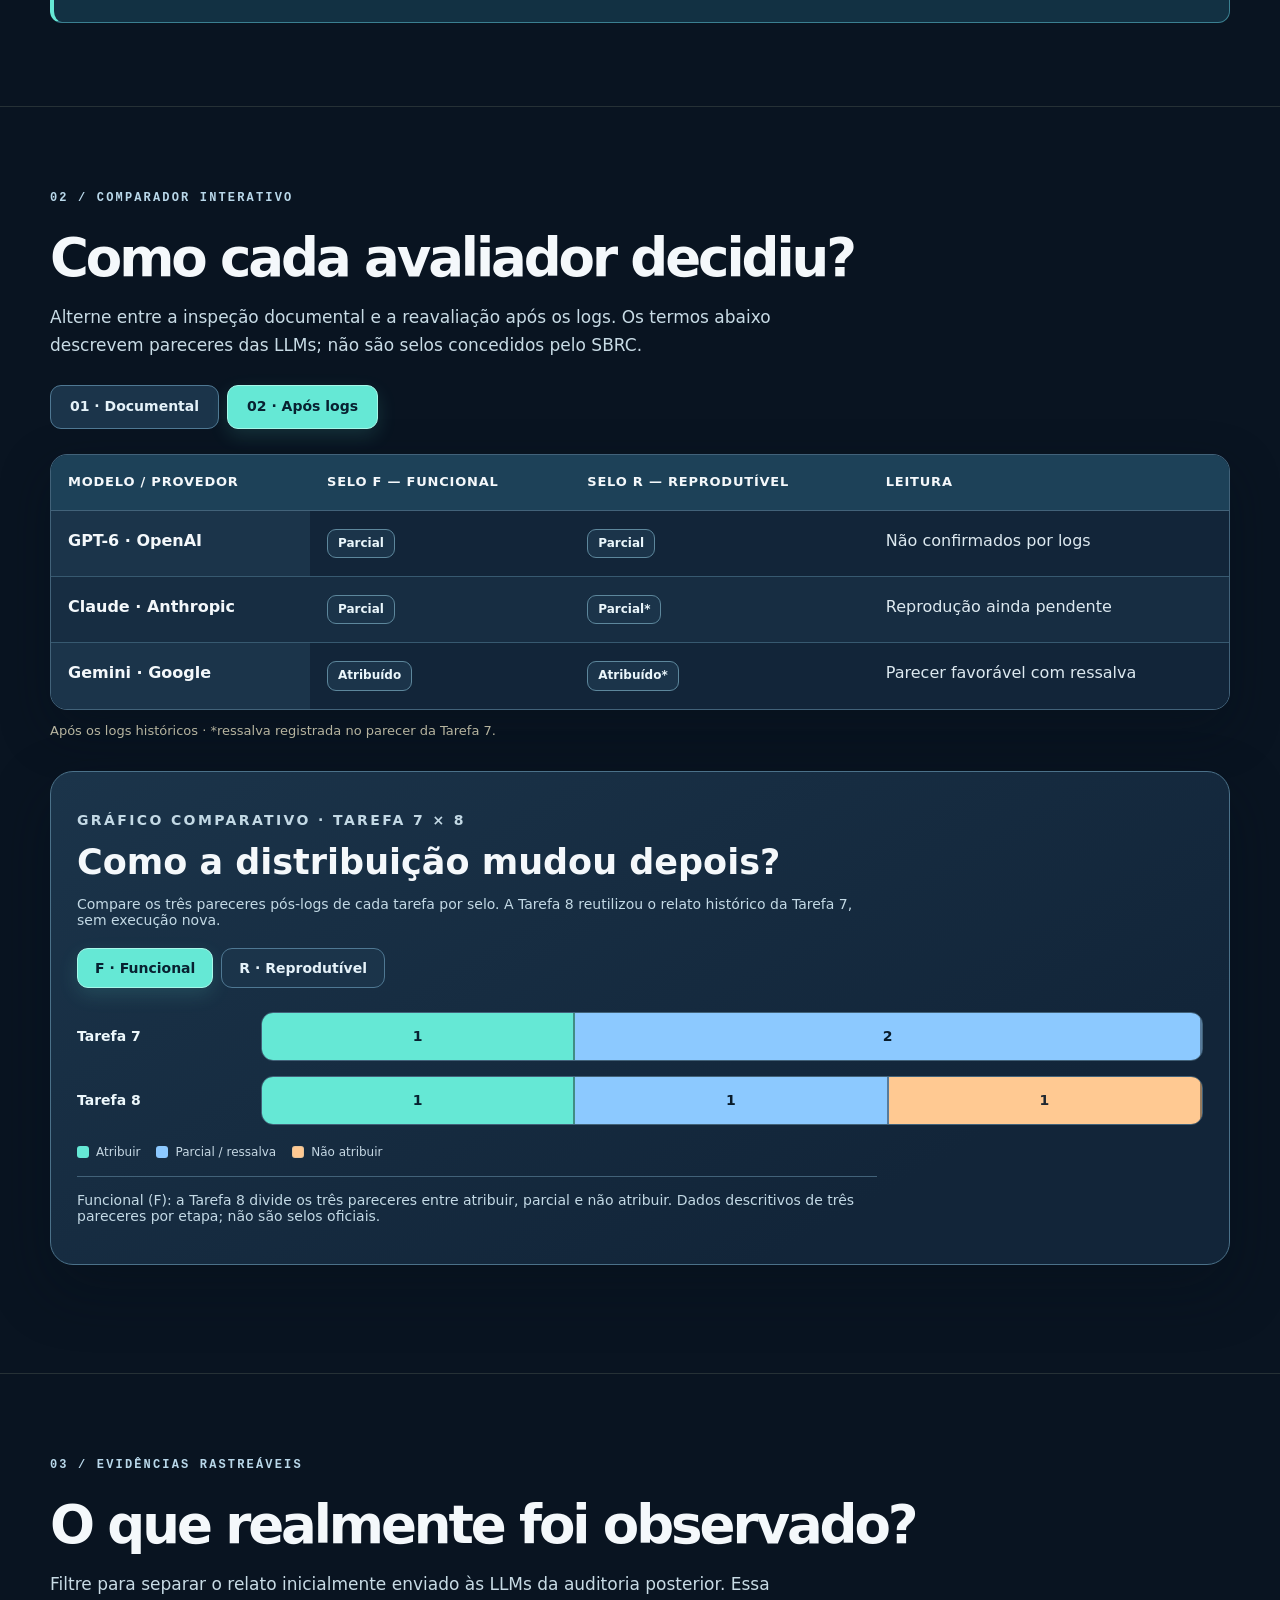
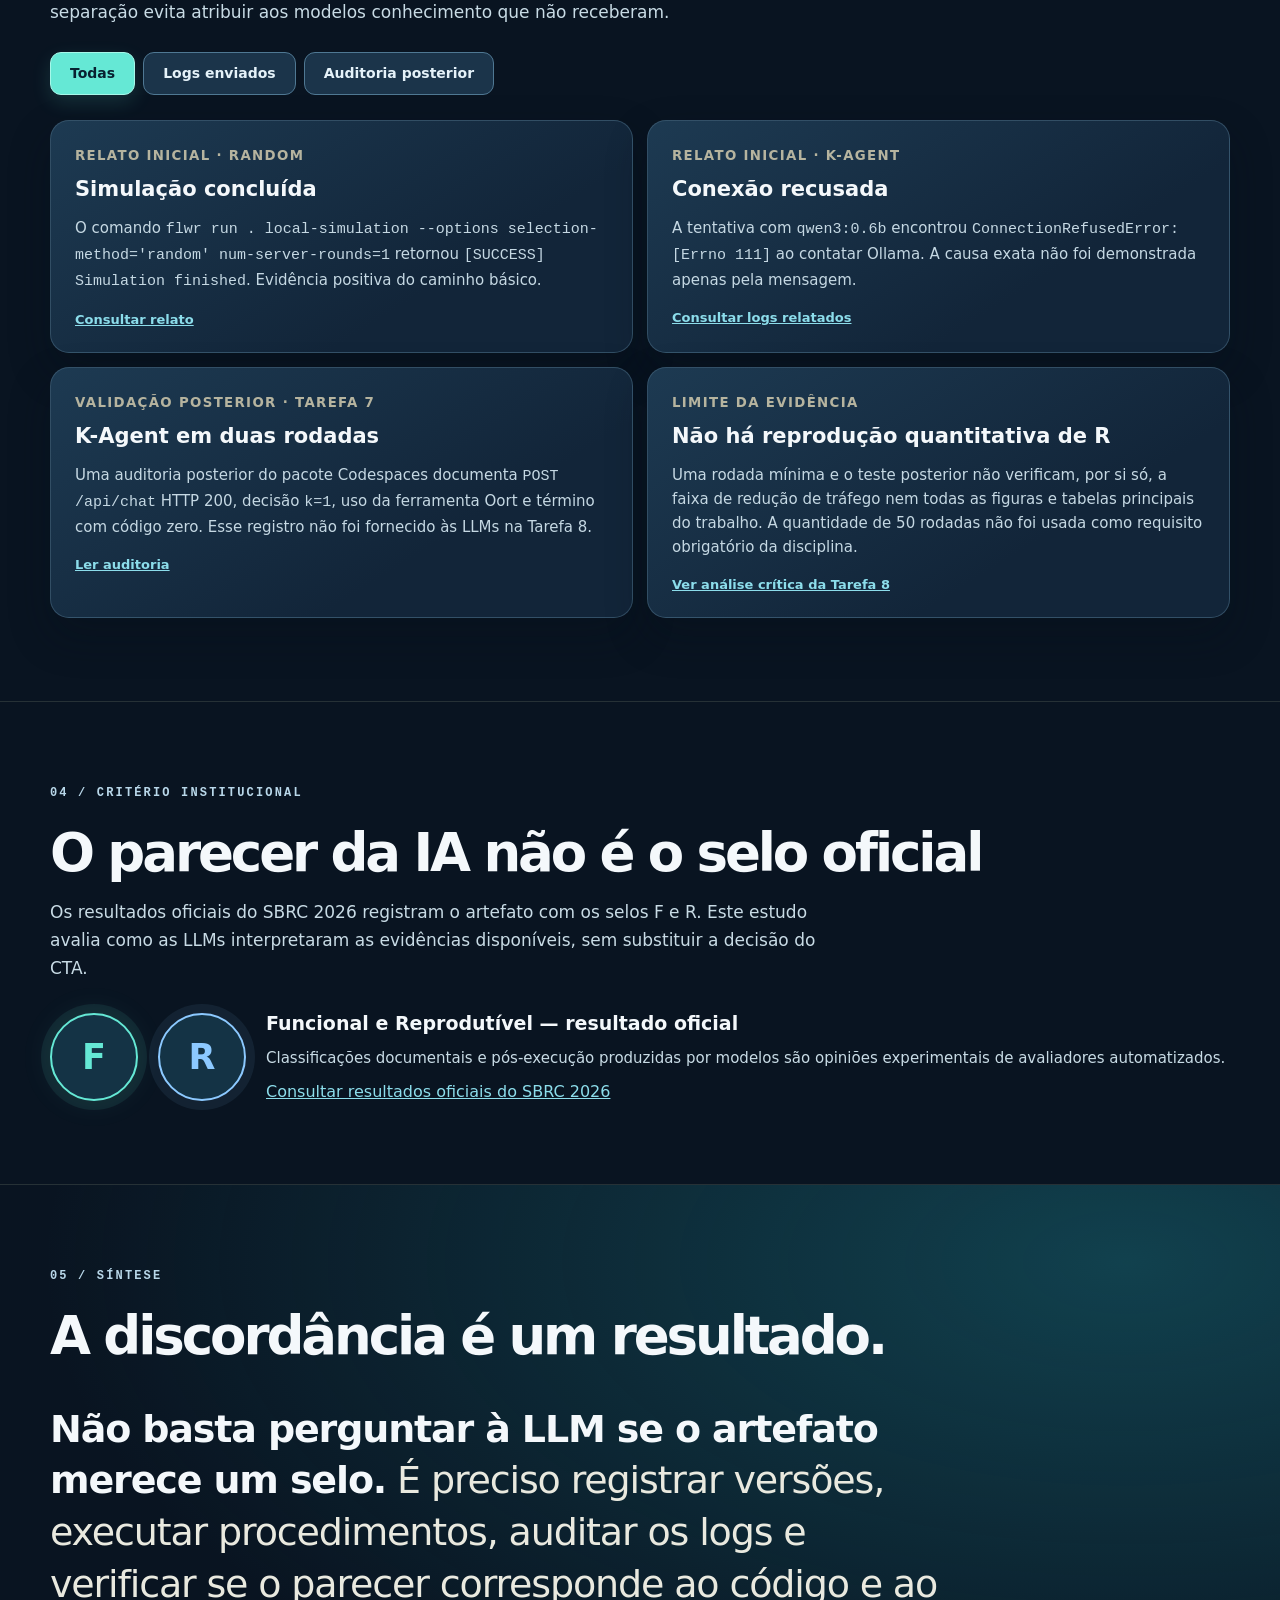
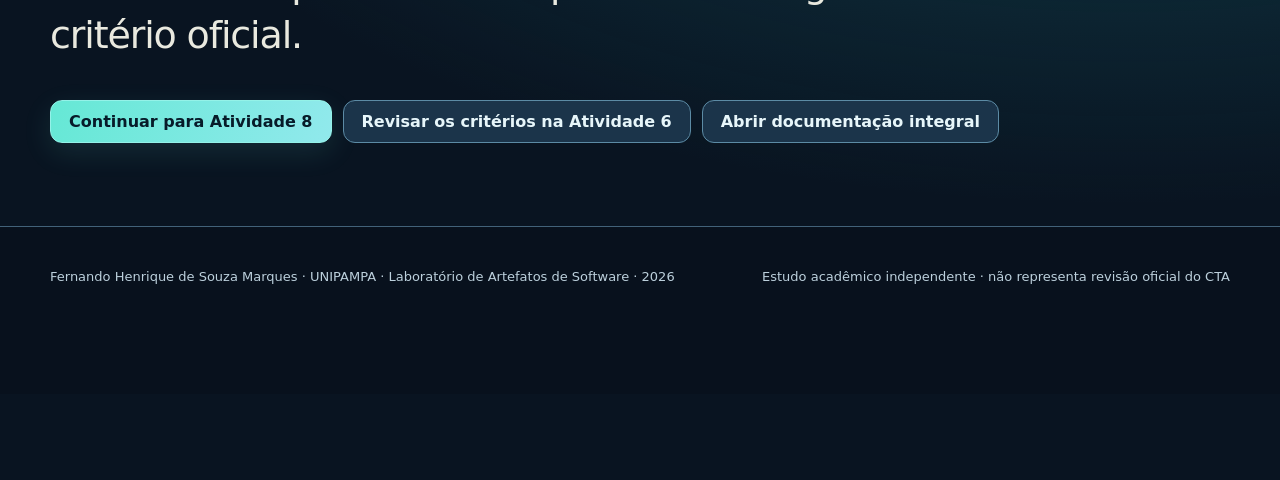
==== commit 1d8dc4c4: "design: replace muted olive with contrast-rich midnight aurora throughout portfolio" ====
--- a/atividade-7/index.html
+++ b/atividade-7/index.html
@@ -5,7 +5,7 @@
   <meta name="viewport" content="width=device-width,initial-scale=1">
   <meta name="description" content="Atividade 7 — Avaliação do K-Agent com três LLMs, selos F e R, evidências e auditoria, conectada à Atividade 8.">
   <title>Atividade 7 — Avaliação multimodelo do K-Agent | artefatos.lab</title>
-  <link rel="stylesheet" href="../assets/portfolio-olive.css">
+  <link rel="stylesheet" href="../assets/portfolio-olive.css?v=20261115c">
   <style>
     *{box-sizing:border-box}html{scroll-behavior:smooth}body{margin:0}.lab7-wrap{width:min(1180px,calc(100% - 42px));margin:auto}
     .lab7-header{position:sticky;top:0;z-index:40;background:#14171cef;border-bottom:1px solid #545E5685;backdrop-filter:blur(17px)}
@@ -32,6 +32,7 @@
     @media(max-width:540px){.lab7-header .lab7-wrap{display:block;padding:12px 0}.lab7-header nav{margin-top:8px;gap:9px 13px}.lab7-header nav a{font-size:12px}.lab7-stats{grid-template-columns:1fr 1fr}.lab7-stat{padding:16px}.lab7-stat strong{font-size:28px}.lab7-stat:last-child{grid-column:1/-1}.lab7-hero:before{right:-52%;width:100vw;opacity:.45}}
     @media(prefers-reduced-motion:reduce){*{animation:none!important;transition:none!important}}
   </style>
+  <link rel="stylesheet" href="../assets/portfolio-luminous.css?v=20261115a">
 </head>
 <body class="activity-seven">
   <a href="#conteudo" style="position:absolute;left:-9999px" onfocus="this.style.left='12px'" onblur="this.style.left='-9999px'">Pular ao conteúdo</a>
--- a/assets/portfolio-olive.css
+++ b/assets/portfolio-olive.css
@@ -51,8 +51,16 @@
 body.portfolio-home .hero .byline,body.activity-eight .byline,body.activity-six .meta{color:#B6B49F!important}
 body.activity-eight .hero h1 em{background:linear-gradient(110deg,#E9E9DF,#B6B49F 80%)!important;background-clip:text!important;-webkit-text-fill-color:transparent}
 body.activity-eight .hero .lead{color:#D5D5CA!important}
+body.activity-eight .metric{background:linear-gradient(150deg,#37403Fbb,#25282D)!important;border-color:#81857689!important;border-radius:17px;box-shadow:0 16px 40px #0B0D123a}
+body.activity-eight .metric:hover{background:#37403F!important;border-color:#B6B49F!important}
+body.activity-eight .metric strong{color:#E9E9DF!important}body.activity-eight .metric span{color:#C8C7B8!important}
 body.activity-six .site-header{padding-top:80px!important;padding-bottom:35px!important}
 body.activity-six .site-header .lead{color:#D5D5C9!important}
+body.activity-six .lab-topbar{background:#14171Cef!important;border-bottom:1px solid #545E5690!important;backdrop-filter:blur(18px)}
+body.activity-six .lab-topbar .lab-brand{color:#E9E9DF!important}body.activity-six .lab-topbar .lab-logo{background:#B6B49F!important;color:#14171C!important;border-color:#B6B49F!important}
+body.activity-six .lab-topbar nav a{background:transparent!important;border:0!important;color:#D0CFC1!important}body.activity-six .lab-topbar nav a:hover,body.activity-six .lab-topbar nav a[aria-current=page]{color:#F5F4E8!important}
+body.activity-six .site-header nav a{background:#37403F!important;border:1px solid #818576!important;color:#E9E9DF!important;border-radius:99px!important}
+body.activity-six .site-header nav a:hover{background:#545E56!important;color:#fff!important}
 /* Buttons have one interaction vocabulary. */
 body.portfolio-home .btn,body.activity-eight .btn,body.activity-six .display-button{background:#B6B49F!important;border:1px solid #B6B49F!important;color:#14171C!important;border-radius:12px!important;box-shadow:0 12px 30px #0B0D1245;font-weight:800;transition:transform .28s cubic-bezier(.2,.8,.2,1),background .28s,box-shadow .28s}
 body.portfolio-home .btn.secondary,body.activity-eight .btn.alt{background:#37403F88!important;color:#E9E9DF!important;border-color:#818576!important}
@@ -74,6 +82,10 @@
 body.portfolio-home .overview-card p,body.activity-eight .model p{color:#C1C1B2!important}
 body.portfolio-home .badge,body.portfolio-home .badge.pending,body.activity-six .tag{background:#37403F!important;color:#DADACB!important;border-color:#818576!important;border-radius:999px}
 body.activity-six .stage .num{color:#B6B49F!important}
+body.activity-six .summary-grid>div{background:linear-gradient(147deg,#37403F,#25282D)!important;border:1px solid #545E56!important;border-top:3px solid #818576!important;border-radius:17px!important;box-shadow:0 12px 28px #0B0D122d}
+body.activity-six .summary-grid p,body.activity-six .stage small,body.activity-six .branch p{color:#D2D1C5!important}
+body.activity-six .matrix-conclusion,body.activity-six .audit-list dt{color:#E9E9DF!important}
+body.activity-six .source-ref,body.activity-six .evidence-kind{color:#B6B49F!important}
 body.activity-six .matrix-controls :is(button,select),body.activity-six .display-controls :is(button,select){background:#25282D!important;color:#E9E9DF!important;border:1px solid #818576!important;border-radius:10px!important}
 body.activity-six .matrix-controls button[aria-pressed=true],body.activity-six .display-controls button[aria-pressed=true]{background:#B6B49F!important;color:#14171C!important;border-color:#B6B49F!important}
 body.activity-six .branch>div{background:#37403F;border-color:#818576}
@@ -110,8 +122,8 @@
 /* Unified navigation. The active category follows the visitor across pages. */
 .lab-progress{position:fixed;top:0;left:0;z-index:300;width:0;height:3px;background:linear-gradient(90deg,#545E56,#B6B49F);box-shadow:0 0 14px #B6B49F66;pointer-events:none;transition:width .1s linear}
 .lab-dock{position:fixed;z-index:120;left:50%;bottom:20px;transform:translateX(-50%);display:flex;align-items:center;gap:3px;padding:6px;border:1px solid #81857691;border-radius:19px;background:#25282De8;box-shadow:0 18px 55px #0A0B0F9b;backdrop-filter:blur(22px);max-width:calc(100vw - 20px)}
-.lab-dock a{position:relative;display:flex;align-items:center;gap:8px;padding:11px 18px;color:#C9C8BB!important;text-decoration:none;font-size:13px;font-weight:800;border-radius:13px;white-space:nowrap;transition:background .28s,transform .28s,color .28s}
-.lab-dock a:hover{background:#37403F;transform:translateY(-2px)}.lab-dock a[aria-current=page],.lab-dock a.is-active{background:#B6B49F;color:#14171C!important;box-shadow:0 6px 22px #14171C90}
+.lab-dock a{position:relative;display:flex;align-items:center;gap:8px;padding:11px 18px;background:transparent!important;border:0!important;color:#C9C8BB!important;text-decoration:none;font-size:13px;font-weight:800;border-radius:13px;white-space:nowrap;transition:background .28s,transform .28s,color .28s}
+.lab-dock a:hover{background:#37403F!important;transform:translateY(-2px)}.lab-dock a[aria-current=page],.lab-dock a.is-active{background:#B6B49F!important;color:#14171C!important;box-shadow:0 6px 22px #14171C90}
 .lab-dock .lab-dock-number{font-family:ui-monospace,SFMono-Regular,Consolas,monospace;font-size:11px;opacity:.8;letter-spacing:.07em}
 /* Category explorer and evidence visualization are actual data controls. */
 .lab-explorer{position:relative;margin:30px 0 0;padding:25px;border-radius:24px;background:linear-gradient(145deg,#37403Fa6,#25282D);border:1px solid #81857685;box-shadow:0 25px 70px #0B0D1269;overflow:hidden}
--- a/assets/portfolio-luminous.css
+++ b/assets/portfolio-luminous.css
@@ -0,0 +1,193 @@
+/* Artefatos Lab — Midnight / Aurora, 2026-11-15.
+   Contrast-first visual system applied after all historical styles.
+   Surfaces #091421 #122539 #1B344A; type #F4F8FB #BBCFDA;
+   accents #65E8D5 (aurora), #8CC9FF (sky), #FFC992 (signal).
+   Academic content and functionality are intentionally unchanged. */
+:root{
+  color-scheme:dark;
+  --lab-bg:#091421;--lab-panel:#122539;--lab-panel2:#1B344A;
+  --lab-ink:#F4F8FB;--lab-muted:#BBCFDA;--lab-line:#426279;
+  --lab-cyan:#65E8D5;--lab-mint:#65E8D5;--lab-blue:#8CC9FF;--lab-orange:#FFC992;
+  --olive-bg:#091421;--olive-surface:#122539;--olive-pine:#1B344A;
+  --olive-line:#426279;--olive-mid:#8CC9FF;--olive-light:#65E8D5;
+  --olive-white:#F4F8FB;--olive-soft:#BBCFDA;--olive-shadow:#06101A;
+}
+body.portfolio-home,body.activity-six,body.activity-six-slides,body.activity-seven,body.activity-eight{
+  background:#091421!important;
+  background-image:radial-gradient(ellipse 58% 45% at 88% 3%,#1B6F79a0,transparent 75%),radial-gradient(ellipse 62% 36% at 0% 75%,#234E85a0,transparent 80%)!important;
+  background-attachment:fixed!important;color:#F4F8FB!important;
+}
+body.activity-eight{--bg:#091421;--panel:#122539;--panel2:#1B344A;--ink:#F4F8FB;--mute:#BBCFDA;--line:#426279;--cyan:#65E8D5;--mint:#65E8D5;--orange:#FFC992;--pink:#FFC992;--blue:#8CC9FF}
+body :is(h1,h2,h3,h4,strong){color:#F4F8FB!important}
+body :is(.lead,.intro,.section-intro,.sub,.micro,.muted,.small){color:#C3D4E0!important}
+body :is(.eyebrow,.kicker,.number,.stepno,.tag,.thgroup){color:#65E8D5!important}
+body :is(a,button,summary):focus-visible{outline:3px solid #FFC992!important;outline-offset:4px}
+body ::selection{color:#091421;background:#65E8D5}
+body.portfolio-home a,body.activity-six a,body.activity-six-slides a,body.activity-seven a,body.activity-eight a{color:#8CDDEB}
+
+/* Shared editorial header & atmospheric hero. */
+body.portfolio-home header,body.activity-eight .sitehead,body.activity-seven .lab7-header,body.activity-six .lab-topbar{
+  background:#091421ed!important;border-bottom:1px solid #426279a8!important;
+  box-shadow:0 12px 40px #06101A66!important;backdrop-filter:blur(22px);
+}
+body.portfolio-home .brand,body.activity-eight .brand,body.activity-six .lab-brand,body.activity-seven .lab7-brand{color:#F4F8FB!important}
+body.portfolio-home .lab-logo,body.activity-eight .brand .mark,body.activity-six .lab-topbar .lab-logo,body.activity-seven .lab7-brand span{
+  color:#091421!important;background:linear-gradient(135deg,#65E8D5,#8CC9FF)!important;
+  border:1px solid #A9EDF0!important;box-shadow:0 0 0 5px #65E8D521!important;
+}
+body.activity-six .lab-topbar nav a,body.portfolio-home nav a,body.activity-eight .sitehead nav a,body.activity-seven .lab7-header nav a{color:#C9D9E6!important;background:transparent!important}
+body.activity-six .lab-topbar nav a:hover,body.portfolio-home nav a:hover,body.activity-eight .sitehead nav a:hover,body.activity-seven .lab7-header nav a:hover{color:#65E8D5!important}
+body.portfolio-home .hero,body.activity-eight .hero,body.activity-six .site-header,body.activity-seven .lab7-hero{
+  background:radial-gradient(ellipse 570px 390px at 83% 30%,#1A7C8675,transparent 78%),radial-gradient(ellipse 680px 430px at 0% 90%,#204B8478,transparent 80%),#091421!important;
+  border-color:#42627982!important;
+}
+body.portfolio-home .hero:before,body.activity-eight .hero:before,body.activity-six .site-header:before,body.activity-seven .lab7-hero:before{
+  border-color:#65E8D57b!important;box-shadow:0 0 0 38px #65E8D50c,0 0 0 91px #8CC9FF0e,inset 0 0 125px #65E8D512!important;
+}
+body.portfolio-home .hero h1,body.activity-six .site-header h1,body.activity-seven .lab7-hero h1{color:#F4F8FB!important}
+body.portfolio-home .hero p,body.activity-eight .hero .lead,body.activity-six .site-header .lead,body.activity-seven .lab7-lead{color:#CDDFEA!important}
+body.activity-seven .lab7-hero h1 em,body.activity-eight .hero h1 em{
+  color:#65E8D5!important;background:linear-gradient(108deg,#65E8D5,#8CC9FF)!important;
+  -webkit-background-clip:text!important;background-clip:text!important;-webkit-text-fill-color:transparent!important;
+}
+body.activity-six .site-header .meta,body.activity-seven .lab7-eyebrow,body.activity-seven .lab7-stat span,body.activity-eight .byline{color:#B9D8EA!important}
+
+/* Primary and secondary actions: unmistakeable clickable affordances. */
+body.portfolio-home .btn,body.activity-eight .btn,body.activity-six .display-button,body.activity-seven .lab7-btn{
+  color:#071B29!important;background:linear-gradient(110deg,#65E8D5,#91E9EC)!important;
+  border:1px solid #94F2E8!important;border-radius:12px!important;
+  box-shadow:0 9px 29px #65E8D51e!important;font-weight:850!important;
+}
+body.portfolio-home .btn:hover,body.activity-eight .btn:hover,body.activity-six .display-button:hover,body.activity-seven .lab7-btn:hover{
+  color:#061A28!important;background:linear-gradient(110deg,#A4FFF1,#B1DDFF)!important;transform:translateY(-4px);box-shadow:0 16px 39px #65E8D538!important;
+}
+body.portfolio-home .btn.secondary,body.activity-eight .btn.alt,body.activity-seven .lab7-btn.alt{
+  color:#E7F6FA!important;background:#1B344A!important;border:1px solid #5C8BA5!important;box-shadow:none!important;
+}
+body.portfolio-home .btn.secondary:hover,body.activity-eight .btn.alt:hover,body.activity-seven .lab7-btn.alt:hover{background:#294D65!important;color:white!important}
+
+/* Surfaces, cards and typography are consistent across all activities. */
+body.portfolio-home .overview,body.portfolio-home .activity,body.portfolio-home .activity:nth-of-type(odd),body.activity-eight .comparison{background:transparent!important;border-color:#42627980!important}
+body.portfolio-home .overview-card,body.portfolio-home .panel,body.portfolio-home .flow-grid article,
+body.activity-six .section,body.activity-six .stage,body.activity-six .critical>div,body.activity-six .summary-grid>div,
+body.activity-eight .model,body.activity-eight .step,body.activity-eight .evidence,body.activity-eight .finding,body.activity-eight .limits>div,
+body.activity-seven .lab7-process article,body.activity-seven .lab7-evidence,body.activity-seven .lab7-stat{
+  color:#F4F8FB!important;
+  background:linear-gradient(148deg,#1D3A52,#122539 68%)!important;
+  border:1px solid #426279ad!important;border-radius:19px!important;
+  box-shadow:0 18px 41px #06101A50!important;
+}
+body.activity-six .summary-grid>div{border-top:3px solid #65E8D5!important}
+body.portfolio-home .overview-card:hover,body.portfolio-home .panel:hover,body.portfolio-home .flow-grid article:hover,
+body.activity-six .stage:hover,body.activity-eight .model:hover,body.activity-eight .step:hover,body.activity-eight .evidence:hover,body.activity-eight .finding:hover,
+body.activity-seven .lab7-process article:hover,body.activity-seven .lab7-evidence:hover{
+  border-color:#65E8D5!important;box-shadow:0 22px 52px #06101A7c,0 0 0 1px #65E8D523!important;
+}
+body.portfolio-home .overview-card p,body.activity-eight .model p,body.activity-seven .lab7-process p,body.activity-seven .lab7-evidence p,
+body.activity-six .stage small,body.activity-six .branch p,body.activity-six .summary-grid p,body.activity-eight .metric span{color:#C5D8E3!important}
+body.portfolio-home .badge,body.portfolio-home .badge.pending,body.activity-six .tag{
+  color:#D4F7F3!important;background:#1B344A!important;border:1px solid #65E8D580!important;
+}
+body.activity-eight .metric{background:linear-gradient(145deg,#1B344A,#122539)!important;border:1px solid #426279!important;box-shadow:0 14px 32px #06101A4d!important}
+body.activity-eight .metric:hover{background:#21425B!important;border-color:#65E8D5!important}
+body.activity-eight .metric strong,body.activity-seven .lab7-stat strong{color:#F4F8FB!important}
+body.activity-seven .lab7-stat span{color:#8CC9FF!important}
+body.activity-six .branch>div{background:#1B344A!important;border-color:#426279!important}
+body.activity-six .branch>div:first-child{border-left:4px solid #65E8D5!important}body.activity-six .branch>div:last-child{border-left:4px solid #FFC992!important}
+body.activity-six .stage .num,body.activity-seven .lab7-process b{color:#65E8D5!important}
+
+/* Dense tables need stronger contrast than decorative cards. */
+body.portfolio-home .table-scroll,body.activity-six .table-scroll,body.activity-eight .tablebox,body.activity-seven .lab7-tablebox{
+  background:#122539!important;border:1px solid #426279!important;border-radius:17px!important;
+  box-shadow:0 19px 49px #06101A60!important;
+}
+body.portfolio-home thead th,body.activity-six thead th,body.activity-eight thead th,body.activity-seven .lab7-tablebox thead th{
+  color:#F4F8FB!important;background:#1D4158!important;border-color:#426279!important;
+}
+body.portfolio-home tbody th,body.activity-six tbody th,body.activity-seven .lab7-tablebox tbody td:first-child{background:#1B344A!important;color:#F4F8FB!important}
+body.portfolio-home tbody td,body.activity-six tbody td,body.activity-eight tbody td,body.activity-seven .lab7-tablebox tbody td{
+  background:#122539!important;color:#DDE9F0!important;border-color:#375970!important;
+}
+body.portfolio-home tbody tr:nth-child(even) td,body.activity-six tbody tr:nth-child(even) td,body.activity-eight tbody tr:nth-child(even) td,body.activity-seven .lab7-tablebox tbody tr:nth-child(even) td{background:#172D42!important}
+body.portfolio-home tbody tr:hover td,body.activity-six tbody tr:hover td,body.activity-eight tbody tr:hover td,body.activity-seven .lab7-tablebox tbody tr:hover td{
+  background:#21465C!important;transition:background .2s;
+}
+body.activity-six caption,body.activity-six #matriz caption{color:#EAF7FA!important;background:#22465B!important}
+body.activity-six .matrix-conclusion,body.activity-six .audit-list dt{color:#E8F7F9!important}
+body.activity-six .source-ref,body.activity-six .evidence-kind{color:#8CC9FF!important}
+
+/* Callouts, code, seal legends and credibility cues. */
+body.activity-six .info,body.activity-six .matrix-callout,body.portfolio-home .callout,
+body.activity-eight .note,body.activity-eight .note.good,body.activity-seven .lab7-quote{
+  color:#D9EDF2!important;background:#174056a8!important;border:1px solid #3B8091!important;
+  border-left:4px solid #65E8D5!important;border-radius:12px!important;
+}
+body.activity-eight .status,body.activity-eight .status.approve,body.activity-eight .status.partial,body.activity-eight .status.deny,body.activity-eight .status.cond{
+  color:#EAF6FB!important;background:#1B344A!important;border:1px solid #426279!important;
+}
+body.activity-eight .status.approve:before{color:#65E8D5!important}body.activity-eight .status.partial:before{color:#8CC9FF!important}body.activity-eight .status.deny:before{color:#FFC992!important}
+body.activity-eight .seal,body.activity-seven .lab7-seal{
+  color:#65E8D5!important;background:#143345!important;border:2px solid #65E8D5!important;
+  box-shadow:0 0 0 9px #65E8D514,0 0 33px #65E8D518!important;
+}
+body.activity-seven .lab7-seal:nth-child(2){color:#8CC9FF!important;border-color:#8CC9FF!important;box-shadow:0 0 0 9px #8CC9FF14!important}
+body.activity-seven .lab7-cell{background:#1B344A!important;color:#EAF6FB!important;border:1px solid #5D879C!important}
+body.activity-seven .lab7-seal-label p,body.activity-seven .lab7-intro{color:#C8DBE5!important}
+body.activity-eight .conclusion,body.activity-seven .lab7-conclusion{
+  background:radial-gradient(ellipse at 88% 12%,#1A738078,transparent 68%),#091421!important;
+  border-color:#426279!important;
+}
+body.activity-eight .conclusion .big strong{background:linear-gradient(110deg,#65E8D5,#8CC9FF)!important;background-clip:text!important;-webkit-text-fill-color:transparent!important}
+body.activity-eight footer,body.activity-seven .lab7-footer,body.activity-six footer,body.portfolio-home .footer{background:#08111D!important;border-color:#426279!important;color:#BCD0DC!important}
+body.activity-eight details,body.portfolio-home details{background:#122539!important;border-color:#426279!important}
+
+/* Unified interactive language and visible active states. */
+body.activity-six .site-header nav a,body.activity-six .matrix-controls button,body.activity-six .display-controls button,
+body.activity-seven .lab7-tools button,body.activity-eight .segmented,body.activity-eight .model-switch button,body.activity-eight .filter,
+.lab-explorer-nav button,.lab-chart-controls button,.lab-event-nav button{
+  background:#1B344A!important;color:#E5F2F9!important;border:1px solid #4F7893!important;border-radius:11px!important;
+}
+body.activity-six .site-header nav a:hover,body.activity-six .matrix-controls button:hover,body.activity-seven .lab7-tools button:hover,
+.lab-explorer-nav button:hover,.lab-chart-controls button:hover,.lab-event-nav button:hover{background:#28536C!important;color:#fff!important}
+body.activity-six .matrix-controls button[aria-pressed=true],body.activity-seven .lab7-tools button[aria-pressed=true],
+body.activity-eight .segmented button[aria-pressed=true],body.activity-eight .model-switch button[aria-pressed=true],body.activity-eight .filter[aria-pressed=true],
+.lab-explorer-nav button[aria-selected=true],.lab-chart-controls button[aria-pressed=true],.lab-event-nav button[aria-pressed=true]{
+  color:#082131!important;background:#65E8D5!important;border-color:#A6F8E9!important;box-shadow:0 7px 19px #65E8D524!important;
+}
+body.activity-eight .readout,body.activity-eight .formal{background:#1B344A!important;border-color:#426279!important;color:#E9F5FA!important}
+body.activity-six .projector-mode .matrix-controls{background:#091421!important}
+body.activity-six-slides .slide{background:#122539!important;color:#F4F8FB!important;border:1px solid #426279!important}
+body.activity-six-slides .content p,body.activity-six-slides .step,body.activity-six-slides pre{
+  color:#EAF5FC!important;background:#1B344A!important;border-color:#426279!important;
+}
+body.activity-six-slides .toolbar{background:#091421ef!important;border-color:#426279!important}
+body.activity-six-slides .toolbar :is(a,button){color:#EAF5FC!important;background:#1B344A!important;border-color:#426279!important}
+body.activity-six-slides .toolbar :is(a,button):hover{background:#245471!important}
+
+/* Global floating wayfinding; strong state feedback, no inherited white links. */
+.lab-progress{background:linear-gradient(90deg,#8CC9FF,#65E8D5)!important;box-shadow:0 0 15px #65E8D570!important}
+.lab-dock{background:#0C1B2BEf!important;border:1px solid #4B7189!important;box-shadow:0 19px 53px #06101Aad!important}
+.lab-dock a{background:transparent!important;border:0!important;color:#C9DCE5!important}
+.lab-dock a:hover{background:#21445C!important;color:#fff!important}
+.lab-dock a[aria-current=page],.lab-dock a.is-active{background:#65E8D5!important;color:#071B27!important;box-shadow:0 7px 22px #65E8D531!important}
+.lab-explorer,.lab-chart,.lab-event-explorer{
+  color:#F4F8FB!important;background:linear-gradient(150deg,#1B344A,#122539 77%)!important;
+  border:1px solid #4B7189!important;box-shadow:0 24px 58px #06101A61!important;
+}
+.lab-explorer:after{border-color:#65E8D555!important;box-shadow:0 0 0 35px #65E8D50c,0 0 0 70px #8CC9FF0a!important}
+.lab-explorer-eyebrow{color:#65E8D5!important}
+.lab-explorer-content h3,.lab-chart h3,.lab-event-detail h3{color:#F4F8FB!important}
+.lab-explorer-content p,.lab-chart p,.lab-event-detail p{color:#C3D9E5!important}
+.lab-explorer-meta span{color:#B8CFDC!important;background:#0B1F31!important;border-color:#426279!important}
+.lab-explorer-meta b{color:#F4F8FB!important}
+.lab-explorer-link{color:#65E8D5!important;border-color:#65E8D5!important}
+.lab-explorer-link:hover{background:#224E63!important}
+.lab-chart-label{color:#EDF8FC!important}.lab-chart-track{background:#071421!important;border-color:#426279!important}
+.lab-chart-segment[data-status=approve]{background:#65E8D5!important;color:#082131!important}
+.lab-chart-segment[data-status=partial]{background:#8CC9FF!important;color:#091B2A!important}
+.lab-chart-segment[data-status=deny]{background:#FFC992!important;color:#1E2630!important}
+.lab-chart-legend,.lab-chart-caption{color:#C5D7E3!important}
+.lab-chart-legend i{background:#65E8D5!important}.lab-chart-legend span:nth-child(2) i{background:#8CC9FF!important}.lab-chart-legend span:nth-child(3) i{background:#FFC992!important}
+.lab-chart-caption{border-top-color:#426279!important}
+@media(prefers-reduced-motion:reduce){*,*:before,*:after{animation:none!important;transition:none!important}}
+@media print{.lab-dock,.lab-progress{display:none!important}body.activity-six .section,body.activity-six .stage,body.activity-six .summary-grid>div{background:white!important;color:black!important;box-shadow:none!important}}
